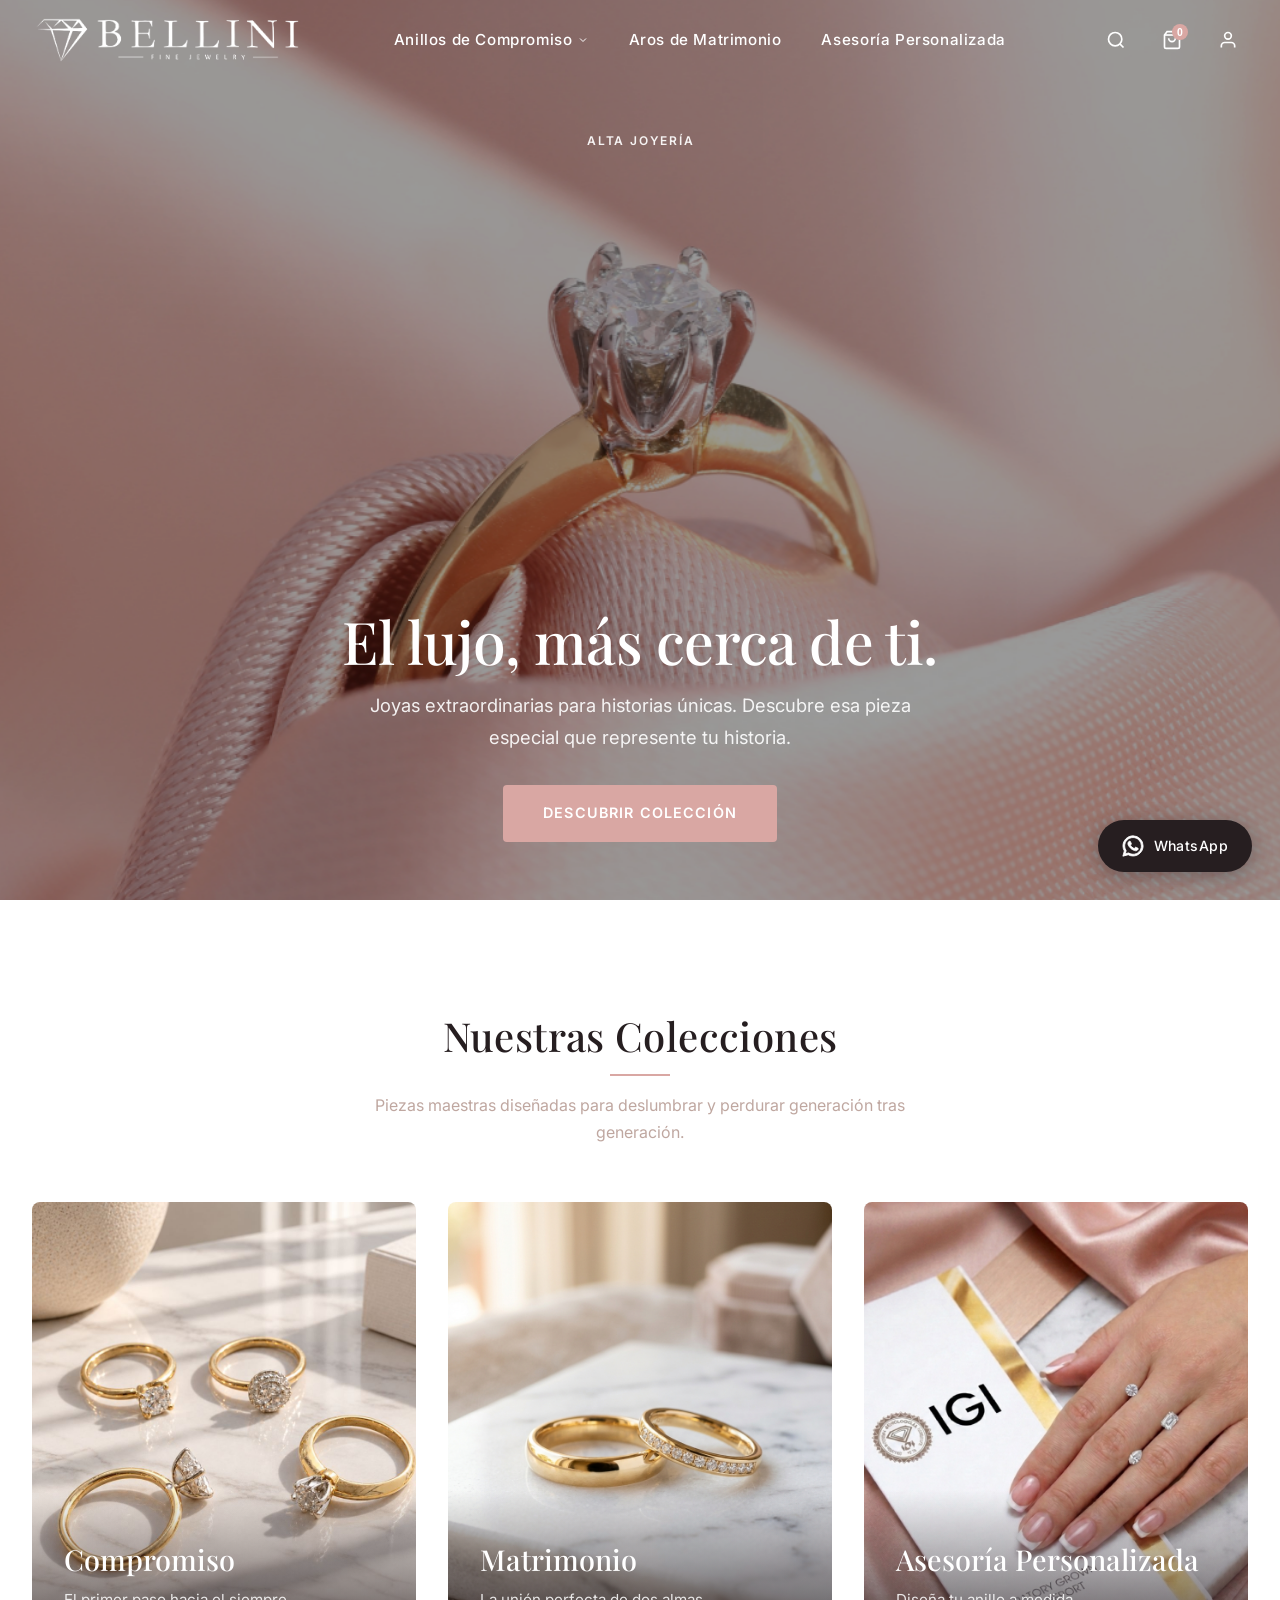
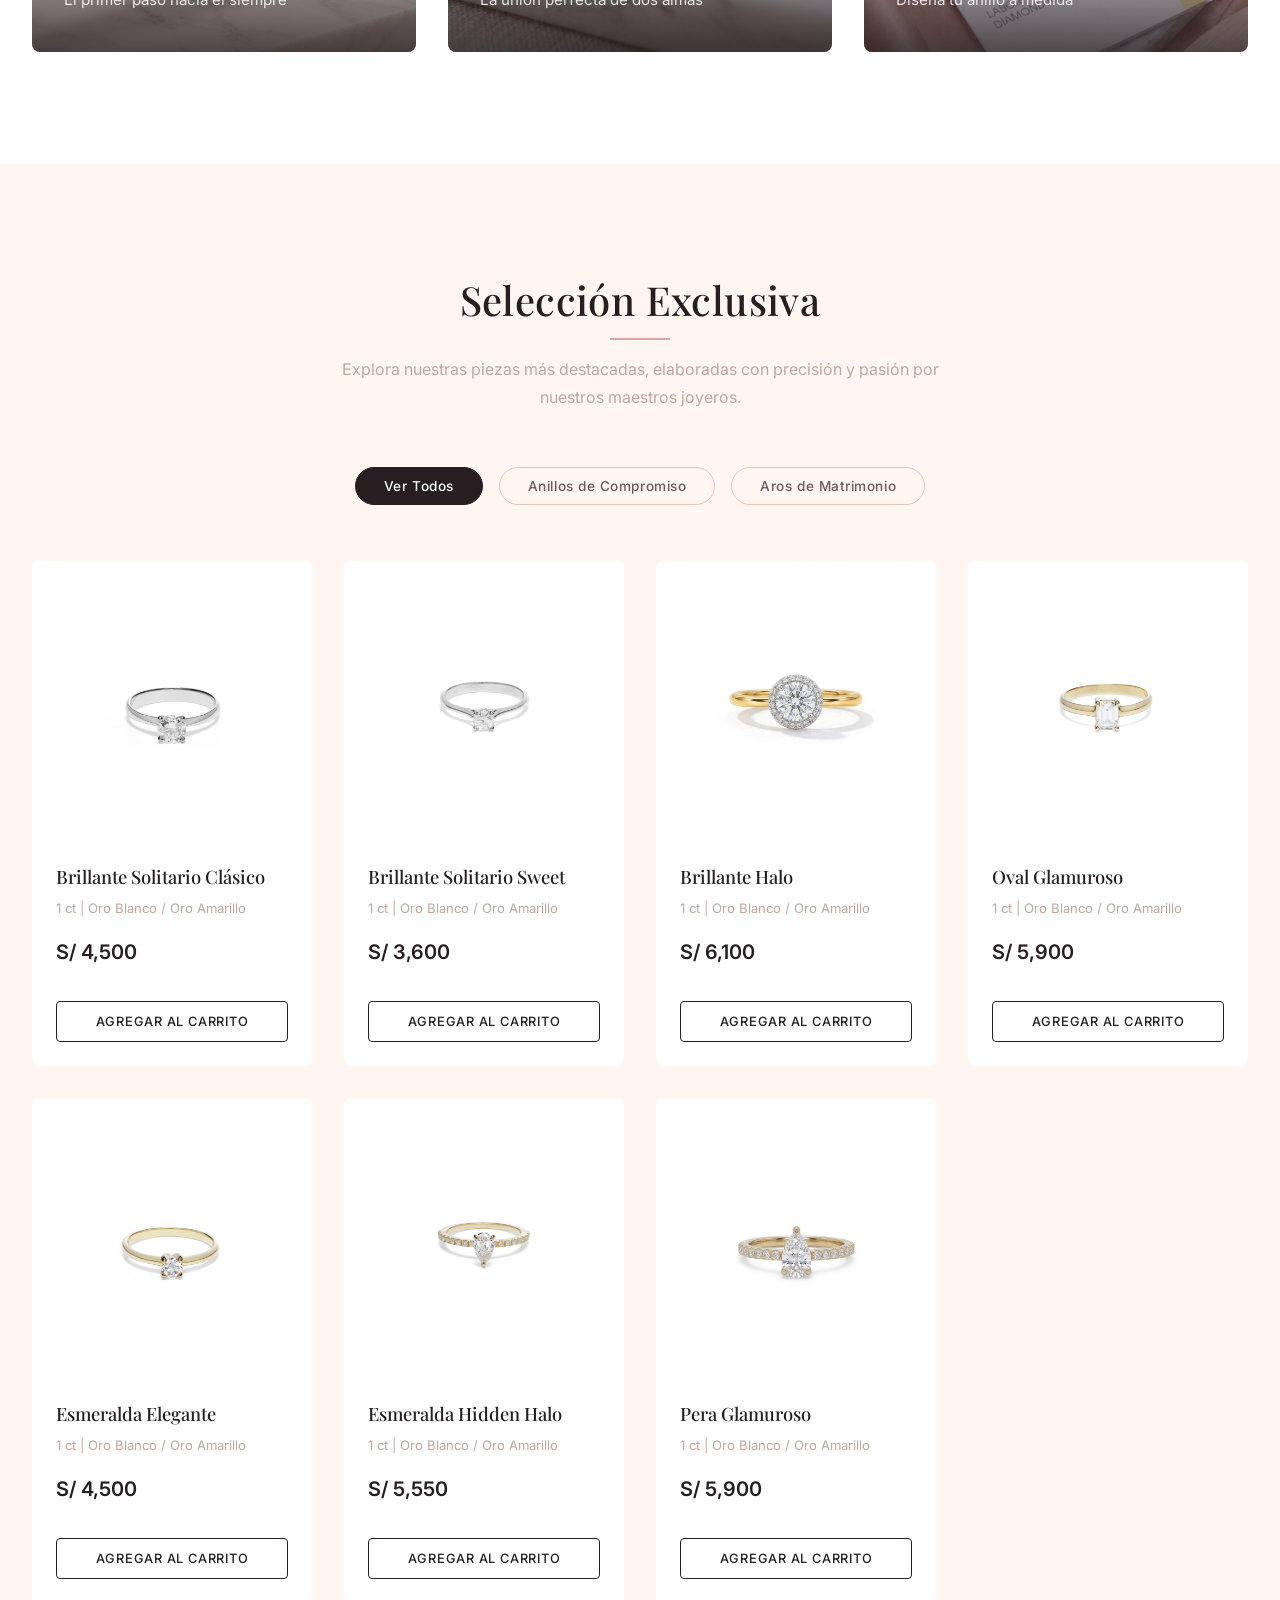
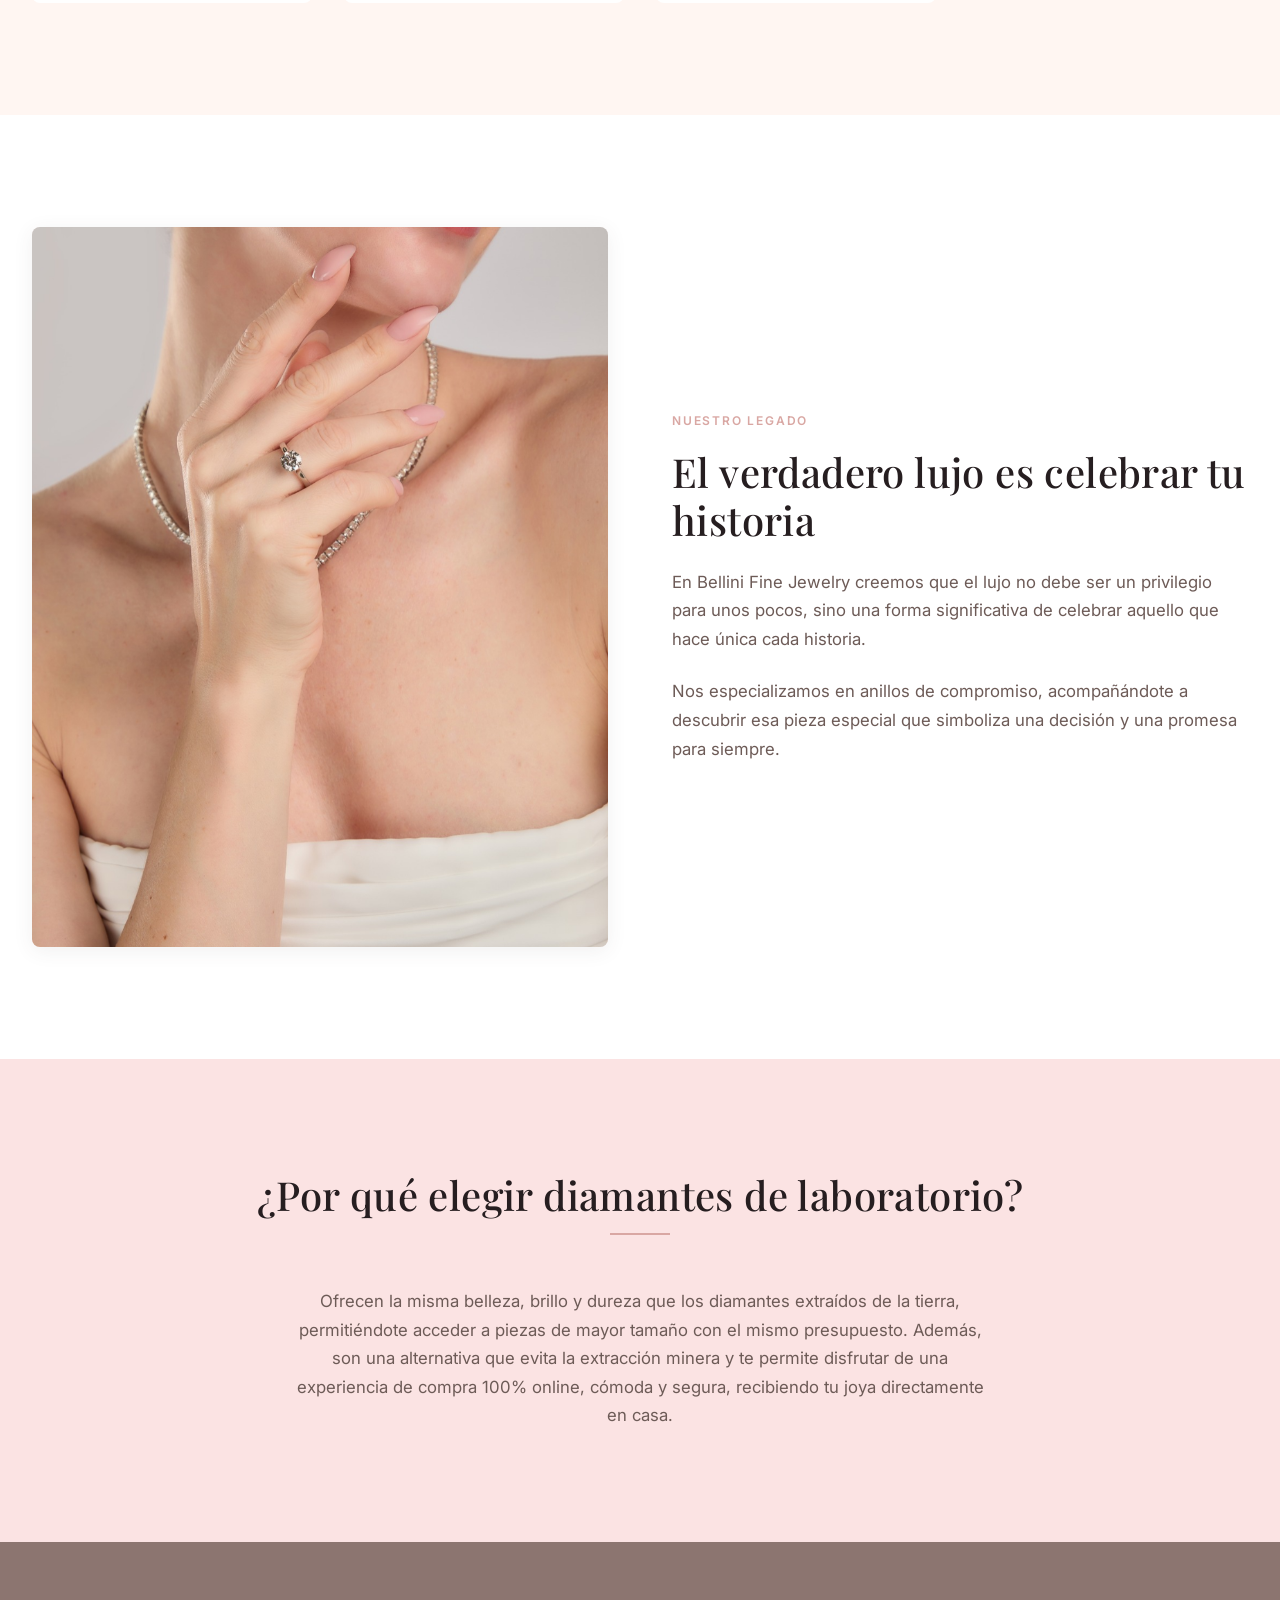
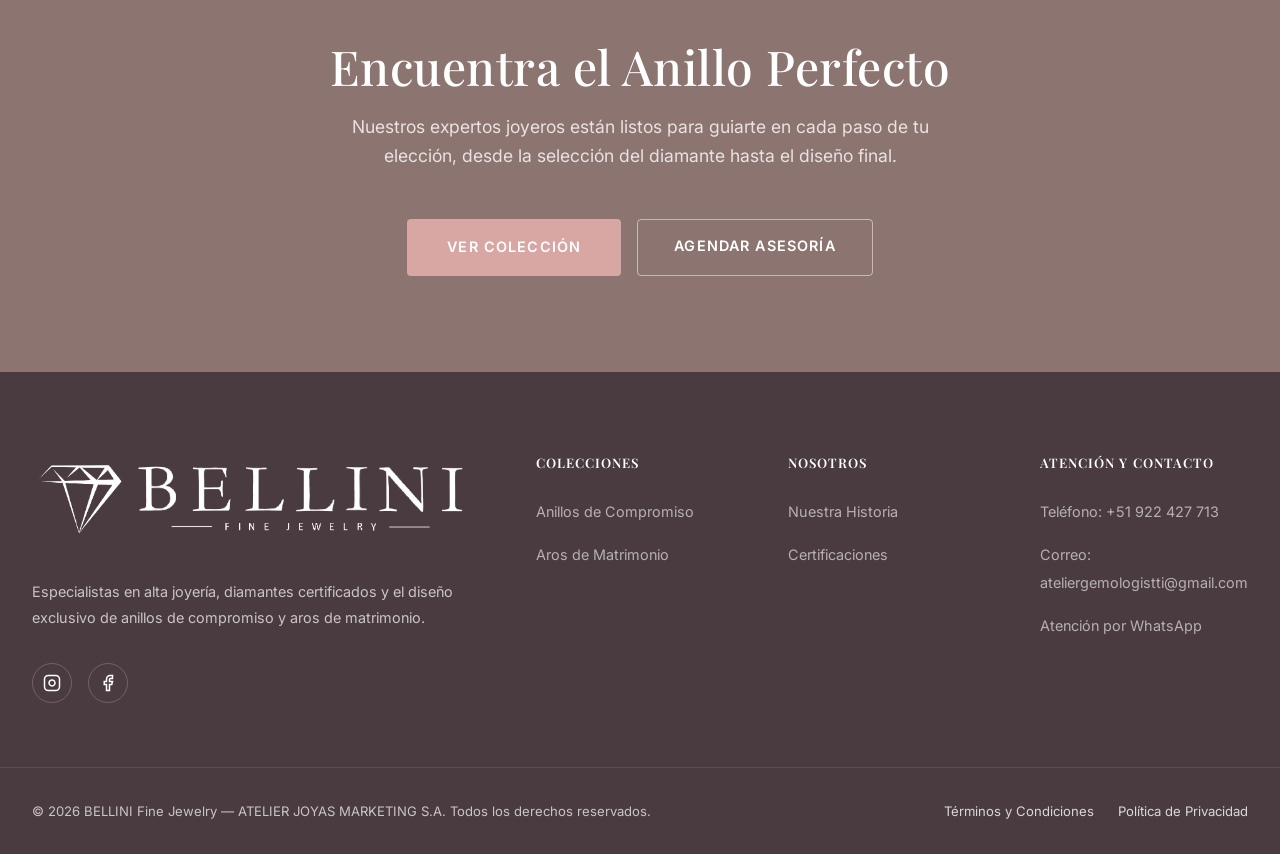
==== index.html @ 6e379135 "feat(images): upload PRD0008 gallery images (1.png, 2.png, 3.jpg) and update gallery map" ====
<!DOCTYPE html>
<html lang="es">
<head>
  <meta charset="UTF-8">
  <meta name="viewport" content="width=device-width, initial-scale=1.0">
  <meta name="description" content="BELLINI | Alta joyería, anillos de compromiso y aros de matrimonio con diamantes certificados.">
  <link rel="canonical" href="https://bellinifinejewelry.com/">
  <meta property="og:url" content="https://bellinifinejewelry.com/">
  <title>BELLINI | Anillos de Compromiso y Aros de Matrimonio</title>
  
  <!-- Fonts -->
  <link rel="preconnect" href="https://fonts.googleapis.com">
  <link rel="preconnect" href="https://fonts.gstatic.com" crossorigin>
  <link href="https://fonts.googleapis.com/css2?family=Inter:wght@300;400;500;600&family=Playfair+Display:ital,wght@0,400;0,500;0,600;0,700;1,400&display=swap" rel="stylesheet">
  
  <!-- CSS -->
  <link rel="stylesheet" href="styles.css?v=6.0">
  
  <!-- Favicon -->
  <link rel="icon" type="image/png" href="img/logo-bellini-diamond.png?v=3.0">
</head>
<body>

  <!-- HEADER -->
  <header class="header" id="header">
    <div class="container header-inner">
      <a href="#" class="logo">
        <img src="img/logo-bellini-horizontal-white.png?v=3.0" alt="BELLINI Fine Jewelry" class="logo-img logo-img-white">
        <img src="img/logo-bellini-horizontal.png?v=3.0" alt="BELLINI Fine Jewelry" class="logo-img logo-img-dark">
      </a>
      <nav class="nav-desktop" id="navDesktop">
        <div class="nav-item has-dropdown" data-nav-cat="AC">
          <a href="#productos" onclick="filterCategory('compromiso')">Anillos de Compromiso 
            <svg class="nav-chevron" width="12" height="12" viewBox="0 0 24 24" fill="none" stroke="currentColor" stroke-width="2"><polyline points="6 9 12 15 18 9"/></svg>
          </a>
          <div class="dropdown-menu">
            <a href="product-detail.html?id=PRD0001">Brillante Solitario Clásico</a>
            <a href="product-detail.html?id=PRD0002">Brillante Solitario Sweet</a>
            <a href="product-detail.html?id=PRD0003">Brillante Halo</a>
            <a href="product-detail.html?id=PRD0004">Oval Glamuroso</a>
            <a href="product-detail.html?id=PRD0005">Esmeralda Elegante</a>
            <a href="product-detail.html?id=PRD0006">Esmeralda Hidden Halo</a>
            <a href="product-detail.html?id=PRD0007">Pera Glamuroso</a>
          </div>
        </div>
        <div class="nav-item" data-nav-cat="AM">
          <a href="#productos" onclick="filterCategory('matrimonio')">Aros de Matrimonio 
            <svg class="nav-chevron" width="12" height="12" viewBox="0 0 24 24" fill="none" stroke="currentColor" stroke-width="2"><polyline points="6 9 12 15 18 9"/></svg>
          </a>
          <div class="dropdown-menu"></div>
        </div>
        <div class="nav-item">
          <a href="https://wa.me/51922427713?text=Hola%20Bellini%20Fine%20Jewelry%20me%20gustar%C3%ADa%20m%C3%A1s%20informaci%C3%B3n" target="_blank">Asesoría Personalizada</a>
        </div>
      </nav>
      <div class="header-actions">
        <button class="action-btn" id="searchBtn" aria-label="Buscar">
          <svg width="20" height="20" viewBox="0 0 24 24" fill="none" stroke="currentColor" stroke-width="2"><circle cx="11" cy="11" r="8"/><path d="m21 21-4.35-4.35"/></svg>
        </button>
        <button class="action-btn cart-btn" id="cartBtn" aria-label="Carrito">
          <svg width="20" height="20" viewBox="0 0 24 24" fill="none" stroke="currentColor" stroke-width="2"><path d="M6 2L3 6v14a2 2 0 002 2h14a2 2 0 002-2V6l-3-4z"/><line x1="3" y1="6" x2="21" y2="6"/><path d="M16 10a4 4 0 01-8 0"/></svg>
          <span class="cart-badge" id="cartBadge">0</span>
        </button>
        <button class="action-btn" id="profileBtn" aria-label="Perfil">
          <svg width="20" height="20" viewBox="0 0 24 24" fill="none" stroke="currentColor" stroke-width="2"><path d="M20 21v-2a4 4 0 00-4-4H8a4 4 0 00-4 4v2"/><circle cx="12" cy="7" r="4"/></svg>
        </button>
        <button class="hamburger" id="hamburgerBtn" aria-label="Menú">
          <span></span><span></span><span></span>
        </button>
      </div>
    </div>
  </header>

  <!-- SEARCH OVERLAY -->
  <div class="search-overlay" id="searchOverlay">
    <button class="search-close" id="searchClose">&times;</button>
    <div class="search-content">
      <input type="text" id="searchInput" class="search-input" placeholder="Buscar anillos, diamantes..." autocomplete="off">
      <div class="search-results" id="searchResults"></div>
    </div>
  </div>

  <!-- MOBILE MENU -->
  <div class="mobile-overlay" id="mobileOverlay"></div>
  <div class="mobile-menu" id="mobileMenu">
    <div class="mobile-header">
      <a href="#" class="logo mobile-logo"><img src="img/logo-bellini-horizontal.png?v=3.0" alt="BELLINI Fine Jewelry" class="logo-img"></a>
      <button class="cart-close" id="mobileClose">&times;</button>
    </div>
    <div class="mobile-nav">
      <div class="mobile-nav-item" data-mobile-cat="AC">
        <a href="#productos" class="mobile-nav-link" data-toggle="dropdown">Anillos de Compromiso <svg width="16" height="16" viewBox="0 0 24 24" fill="none" stroke="currentColor" stroke-width="2"><polyline points="6 9 12 15 18 9"/></svg></a>
        <div class="mobile-dropdown">
          <a href="product-detail.html?id=PRD0001">Brillante Solitario Clásico</a>
          <a href="product-detail.html?id=PRD0002">Brillante Solitario Sweet</a>
          <a href="product-detail.html?id=PRD0003">Brillante Halo</a>
          <a href="product-detail.html?id=PRD0004">Oval Glamuroso</a>
          <a href="product-detail.html?id=PRD0005">Esmeralda Elegante</a>
          <a href="product-detail.html?id=PRD0006">Esmeralda Hidden Halo</a>
          <a href="product-detail.html?id=PRD0007">Pera Glamuroso</a>
        </div>
      </div>
      <div class="mobile-nav-item" data-mobile-cat="AM">
        <a href="#productos" class="mobile-nav-link" onclick="filterCategory('matrimonio')">Aros de Matrimonio <svg width="16" height="16" viewBox="0 0 24 24" fill="none" stroke="currentColor" stroke-width="2" style="display:none;"><polyline points="6 9 12 15 18 9"/></svg></a>
        <div class="mobile-dropdown"></div>
      </div>
    </div>
    <div class="mobile-contact">
      <a href="https://wa.me/51922427713?text=Hola%20Bellini%20Fine%20Jewelry%20me%20gustar%C3%ADa%20m%C3%A1s%20informaci%C3%B3n" target="_blank" class="btn-primary" style="width:100%; text-align:center;">Asesoría Personalizada</a>
    </div>
  </div>

  <!-- CART SIDEBAR -->
  <div class="cart-overlay" id="cartOverlay"></div>
  <div class="cart-sidebar" id="cartSidebar">
    <div class="cart-header">
      <h3>Tu Carrito</h3>
      <button class="cart-close" id="cartClose">&times;</button>
    </div>
    <div class="cart-items" id="cartItems">
      <p class="cart-empty">Tu carrito está vacío</p>
    </div>
    <div class="cart-footer">
      <div class="cart-total">Total: <span id="cartTotal">S/ 0</span></div>
      <button class="checkout-btn">Finalizar Compra</button>
    </div>
  </div>

  <!-- AUTH MODAL / DRAWER (Tiffany Style) -->
  <div class="auth-overlay" id="authOverlay"></div>
  <div class="auth-drawer" id="authDrawer">
    <div class="auth-image-side">
      <img src="img/auth-box.jpg?v=5.0" alt="BELLINI Jewelry Box">
    </div>
    <div class="auth-form-side">
      <button class="auth-close-btn" id="authCloseBtn" aria-label="Cerrar">&times;</button>

      <!-- GUEST VIEW -->
      <div id="authGuestContainer">
        <div class="auth-tabs">
          <button class="auth-tab-btn active" id="tabSignInBtn" onclick="switchAuthTab('signin')">Iniciar Sesión</button>
          <button class="auth-tab-btn" id="tabCreateBtn" onclick="switchAuthTab('create')">Crear una cuenta</button>
        </div>

        <!-- SIGN IN -->
        <div class="auth-view active" id="viewSignIn">
          <form id="formSignIn" onsubmit="handleSignInSubmit(event)">
            <div class="auth-error-msg" id="signInError"></div>

            <div class="auth-input-group">
              <label class="auth-label">Correo electrónico*</label>
              <input type="email" class="auth-input" id="signInEmail" required autocomplete="email" placeholder="ejemplo@correo.com">
            </div>

            <div class="auth-input-group">
              <label class="auth-label">Contraseña*</label>
              <div class="auth-password-wrap">
                <input type="password" class="auth-input" id="signInPassword" required autocomplete="current-password" placeholder="••••••••">
                <button type="button" class="auth-password-toggle" onclick="togglePasswordVisibility('signInPassword', this)" aria-label="Mostrar contraseña">
                  <svg width="20" height="20" viewBox="0 0 24 24" fill="none" stroke="currentColor" stroke-width="2"><path d="M2 12s3-7 10-7 10 7 10 7-3 7-10 7-10-7-10-7Z"/><circle cx="12" cy="12" r="3"/></svg>
                </button>
              </div>
            </div>

            <a class="auth-forgot-link" onclick="handleForgotPassword()">¿Olvidaste tu contraseña?</a>

            <button type="submit" class="auth-btn-black" id="btnSignInSubmit">INICIAR SESIÓN</button>
            <div class="auth-required-note">*Campos obligatorios</div>

            <div class="auth-value-props">
              <h3>Crear una cuenta</h3>
              <div class="auth-props-grid">
                <div class="auth-prop-item">Compra más rápida</div>
                <div class="auth-prop-item">Direcciones y pagos guardados</div>
                <div class="auth-prop-item">Historial de pedidos</div>
                <div class="auth-prop-item">Novedades y colecciones exclusivas</div>
              </div>
              <button type="button" class="auth-btn-outline" onclick="switchAuthTab('create')">CREAR UNA CUENTA</button>
            </div>
          </form>
        </div>

        <!-- CREATE ACCOUNT -->
        <div class="auth-view" id="viewCreate">
          <form id="formCreateAccount" onsubmit="handleCreateAccountSubmit(event)">
            <div class="auth-error-msg" id="createError"></div>

            <div class="auth-row-names">
              <div class="auth-input-group">
                <label class="auth-label">Nombre*</label>
                <input type="text" class="auth-input" id="createFirstName" required autocomplete="given-name" placeholder="Tu nombre">
              </div>
              <div class="auth-input-group">
                <label class="auth-label">Apellido*</label>
                <input type="text" class="auth-input" id="createLastName" required autocomplete="family-name" placeholder="Tu apellido">
              </div>
            </div>

            <div class="auth-input-group">
              <label class="auth-label">Correo electrónico*</label>
              <input type="email" class="auth-input" id="createEmail" required autocomplete="email" placeholder="ejemplo@correo.com">
            </div>

            <div class="auth-input-group">
              <label class="auth-label">Contraseña*</label>
              <div class="auth-password-wrap">
                <input type="password" class="auth-input" id="createPassword" required minlength="6" autocomplete="new-password" placeholder="Mínimo 6 caracteres">
                <button type="button" class="auth-password-toggle" onclick="togglePasswordVisibility('createPassword', this)" aria-label="Mostrar contraseña">
                  <svg width="20" height="20" viewBox="0 0 24 24" fill="none" stroke="currentColor" stroke-width="2"><path d="M2 12s3-7 10-7 10 7 10 7-3 7-10 7-10-7-10-7Z"/><circle cx="12" cy="12" r="3"/></svg>
                </button>
              </div>
            </div>

            <div class="auth-input-group">
              <label class="auth-label">Confirmar contraseña*</label>
              <div class="auth-password-wrap">
                <input type="password" class="auth-input" id="createConfirmPassword" required minlength="6" autocomplete="new-password" placeholder="Repite tu contraseña">
                <button type="button" class="auth-password-toggle" onclick="togglePasswordVisibility('createConfirmPassword', this)" aria-label="Mostrar contraseña">
                  <svg width="20" height="20" viewBox="0 0 24 24" fill="none" stroke="currentColor" stroke-width="2"><path d="M2 12s3-7 10-7 10 7 10 7-3 7-10 7-10-7-10-7Z"/><circle cx="12" cy="12" r="3"/></svg>
                </button>
              </div>
            </div>

            <div class="auth-row-phone">
              <div class="auth-input-group">
                <label class="auth-label">Prefijo*</label>
                <select class="auth-select" id="createPhonePrefix">
                  <option value="+51" selected>+51 (PE)</option>
                  <option value="+1">+1 (US)</option>
                  <option value="+52">+52 (MX)</option>
                  <option value="+54">+54 (AR)</option>
                  <option value="+56">+56 (CL)</option>
                  <option value="+57">+57 (CO)</option>
                  <option value="+34">+34 (ES)</option>
                </select>
              </div>
              <div class="auth-input-group">
                <label class="auth-label">Número de celular*</label>
                <input type="tel" class="auth-input" id="createPhone" required autocomplete="tel-national" placeholder="922427713" maxlength="9" minlength="9" pattern="\d{9}" inputmode="numeric" oninput="this.value = this.value.replace(/\D/g, '').slice(0, 9)" title="Ingrese los 9 dígitos de su celular">
              </div>
            </div>

            <div class="auth-consent">
              <input type="checkbox" id="createConsent" checked>
              <label for="createConsent">Acepto recibir correos electrónicos, mensajes y novedades de BELLINI sobre alta joyería, colecciones y promociones exclusivas.</label>
            </div>

            <div class="auth-legal-text">
              Tómese este momento para revisar los términos de nuestra Política de Privacidad Global, disponible a través de su Asesor o en <a href="politica-de-privacidad.html">www.bellinifinejewelry.com/politica-de-privacidad</a>, la cual contiene información importante sobre cómo BELLINI se comunica con usted y protege sus datos personales. Puede cancelar su suscripción en cualquier momento.
            </div>

            <button type="submit" class="auth-btn-black" id="btnCreateSubmit">CREAR CUENTA</button>
            <div class="auth-required-note">*Campos obligatorios</div>
          </form>
        </div>
      </div>

      <!-- LOGGED IN USER VIEW -->
      <div id="authUserContainer" style="display: none;">
        <div class="auth-user-profile">
          <div class="auth-user-avatar" id="userAvatarLetter">U</div>
          <h2 class="auth-user-name" id="userNameDisplay">Mi Cuenta</h2>

          <div class="auth-info-card">
            <div class="auth-info-row">
              <span class="auth-info-label">Nombre Completo</span>
              <span class="auth-info-val" id="userInfoFullName">-</span>
            </div>
            <div class="auth-info-row">
              <span class="auth-info-label">Correo Electrónico</span>
              <span class="auth-info-val" id="userInfoEmail">-</span>
            </div>
            <div class="auth-info-row">
              <span class="auth-info-label">Teléfono Móvil</span>
              <span class="auth-info-val" id="userInfoPhone">-</span>
            </div>
          </div>

          <button class="auth-btn-outline" onclick="handleLogout()" style="margin-top: 1rem;">CERRAR SESIÓN</button>
        </div>
      </div>

    </div>
  </div>

  <!-- HERO -->
  <section class="hero" id="inicio">
    <div class="hero-slideshow">
      <div class="hero-slide active" style="background-image: url('img/hero.jpg?v=5.0')"></div>
      <div class="hero-slide" style="background-image: url('img/hero-2.jpg?v=5.0')"></div>
      <div class="hero-slide" style="background-image: url('img/hero-3.jpg?v=5.0')"></div>
    </div>
    <span class="small-label hero-top-label reveal">Alta Joyería</span>
    <div class="hero-content reveal">
      <h1>El lujo, más cerca de ti.</h1>
      <p class="hero-subtitle">Joyas extraordinarias para historias únicas. Descubre esa pieza especial que represente tu historia.</p>
      <a href="#colecciones" class="btn-primary">Descubrir Colección</a>
    </div>
  </section>


  <!-- CATEGORIES -->
  <section class="categories" id="colecciones">
    <div class="container">
      <div class="section-title-wrap reveal">
        <h2 class="section-title">Nuestras Colecciones</h2>
        <p class="section-subtitle">Piezas maestras diseñadas para deslumbrar y perdurar generación tras generación.</p>
      </div>
      <div class="categories-grid reveal-stagger">
        <a href="#productos" class="category-card reveal" onclick="filterCategory('compromiso')">
          <img src="img/cat-compromiso.jpg?v=6.0" alt="Anillos de Compromiso" class="category-img">
          <div class="category-content">
            <h3>Compromiso</h3>
            <p>El primer paso hacia el siempre</p>
          </div>
        </a>
        <a href="#productos" class="category-card reveal" onclick="filterCategory('matrimonio')">
          <img src="img/cat-matrimonio.jpg" alt="Aros de Matrimonio" class="category-img">
          <div class="category-content">
            <h3>Matrimonio</h3>
            <p>La unión perfecta de dos almas</p>
          </div>
        </a>
        <a href="https://wa.me/51922427713?text=Hola%20Bellini%20Fine%20Jewelry%20me%20gustar%C3%ADa%20m%C3%A1s%20informaci%C3%B3n" class="category-card reveal" target="_blank">
          <img src="img/cat-asesoria.jpg?v=5.0" alt="Asesoría Personalizada" class="category-img">
          <div class="category-content">
            <h3>Asesoría Personalizada</h3>
            <p>Diseña tu anillo a medida</p>
          </div>
        </a>
      </div>
    </div>
  </section>

  <!-- PRODUCTS -->
  <section class="products" id="productos">
    <div class="container">
      <div class="section-title-wrap reveal">
        <h2 class="section-title">Selección Exclusiva</h2>
        <p class="section-subtitle">Explora nuestras piezas más destacadas, elaboradas con precisión y pasión por nuestros maestros joyeros.</p>
      </div>
      
      <div class="filter-tabs reveal">
        <button class="filter-btn active" data-filter="todos">Ver Todos</button>
        <button class="filter-btn" data-filter="compromiso">Anillos de Compromiso</button>
        <button class="filter-btn" data-filter="matrimonio">Aros de Matrimonio</button>
      </div>
      
      <div class="products-grid reveal-stagger" id="productsGrid">
        <!-- Products injected by JS -->
      </div>
    </div>
  </section>

  <!-- ABOUT -->
  <section class="about" id="nosotros">
    <div class="container about-grid">
      <div class="about-image reveal-left">
        <img src="img/about.png?v=7.0" alt="Artesanía Joyera">
      </div>
      <div class="about-content reveal-right">
        <span class="small-label">Nuestro Legado</span>
        <h2>El verdadero lujo es celebrar tu historia</h2>
        <p>En Bellini Fine Jewelry creemos que el lujo no debe ser un privilegio para unos pocos, sino una forma significativa de celebrar aquello que hace única cada historia.</p>
        <p>Nos especializamos en anillos de compromiso, acompañándote a descubrir esa pieza especial que simboliza una decisión y una promesa para siempre.</p>
      </div>
    </div>
  </section>

  <!-- LAB DIAMONDS -->
  <section class="testimonials">
    <div class="container">
      <div class="section-title-wrap reveal">
        <h2 class="section-title">¿Por qué elegir diamantes de laboratorio?</h2>
      </div>
      
      <div class="testimonial-carousel reveal" id="testimonialCarousel">
        <div class="testimonial-slide active">
          <p class="testimonial-text">Ofrecen la misma belleza, brillo y dureza que los diamantes extraídos de la tierra, permitiéndote acceder a piezas de mayor tamaño con el mismo presupuesto. Además, son una alternativa que evita la extracción minera y te permite disfrutar de una experiencia de compra 100% online, cómoda y segura, recibiendo tu joya directamente en casa.</p>
        </div>
      </div>
    </div>
  </section>

  <!-- CTA BANNER -->
  <section class="cta-banner reveal">
    <div class="container">
      <h2>Encuentra el Anillo Perfecto</h2>
      <p>Nuestros expertos joyeros están listos para guiarte en cada paso de tu elección, desde la selección del diamante hasta el diseño final.</p>
      <div class="cta-buttons">
        <a href="#productos" class="btn-primary">Ver Colección</a>
        <a href="https://wa.me/51922427713?text=Hola%20Bellini%20Fine%20Jewelry%20me%20gustar%C3%ADa%20m%C3%A1s%20informaci%C3%B3n" target="_blank" class="btn-secondary">Agendar Asesoría</a>
      </div>
    </div>
  </section>

  <!-- FOOTER -->
  <footer class="footer">
    <div class="container footer-grid">
      <div>
        <div class="footer-logo">
          <img src="img/logo-bellini-horizontal-white.png?v=3.0" alt="BELLINI Fine Jewelry">
        </div>
        <p class="footer-desc">Especialistas en alta joyería, diamantes certificados y el diseño exclusivo de anillos de compromiso y aros de matrimonio.</p>
        <div class="social-icons">
          <a href="https://www.instagram.com/bellinifinejewelry?srtk=MTFsb29rbGt6cjFraQ==" target="_blank" rel="noopener noreferrer" class="social-icon" aria-label="Instagram"><svg width="18" height="18" viewBox="0 0 24 24" fill="none" stroke="currentColor" stroke-width="2"><rect x="2" y="2" width="20" height="20" rx="5" ry="5"/><path d="M16 11.37A4 4 0 1112.63 8 4 4 0 0116 11.37z"/><line x1="17.5" y1="6.5" x2="17.51" y2="6.5"/></svg></a>
          <a href="#" class="social-icon" aria-label="Facebook"><svg width="18" height="18" viewBox="0 0 24 24" fill="none" stroke="currentColor" stroke-width="2"><path d="M18 2h-3a5 5 0 00-5 5v3H7v4h3v8h4v-8h3l1-4h-4V7a1 1 0 011-1h3z"/></svg></a>
        </div>
      </div>
      <div>
        <h4 class="footer-title">Colecciones</h4>
        <ul class="footer-links">
          <li><a href="#productos" onclick="filterCategory('compromiso')">Anillos de Compromiso</a></li>
          <li><a href="#productos" onclick="filterCategory('matrimonio')">Aros de Matrimonio</a></li>
        </ul>
      </div>
      <div>
        <h4 class="footer-title">Nosotros</h4>
        <ul class="footer-links">
          <li><a href="#nosotros">Nuestra Historia</a></li>
          <li><a href="#">Certificaciones</a></li>
        </ul>
      </div>
      <div>
        <h4 class="footer-title">Atención y Contacto</h4>
        <ul class="footer-links">
          <li><a href="tel:+51922427713">Teléfono: +51 922 427 713</a></li>
          <li><a href="mailto:ateliergemologistti@gmail.com">Correo: ateliergemologistti@gmail.com</a></li>
          <li><a href="https://wa.me/51922427713?text=Hola%20Bellini%20Fine%20Jewelry%20me%20gustar%C3%ADa%20m%C3%A1s%20informaci%C3%B3n" target="_blank">Atención por WhatsApp</a></li>
        </ul>
      </div>
    </div>
    <div class="container footer-bottom">
      <p>&copy; 2026 BELLINI Fine Jewelry — ATELIER JOYAS MARKETING S.A. Todos los derechos reservados.</p>
      <div style="display:flex; gap:1.5rem;">
        <a href="terminos-y-condiciones.html" style="color:rgba(255,255,255,0.8);">Términos y Condiciones</a>
        <a href="politica-de-privacidad.html" style="color:rgba(255,255,255,0.8);">Política de Privacidad</a>
      </div>
    </div>
  </footer>

  <!-- WHATSAPP BTN -->
  <a href="https://wa.me/51922427713?text=Hola%20Bellini%20Fine%20Jewelry%20me%20gustar%C3%ADa%20m%C3%A1s%20informaci%C3%B3n" class="whatsapp-btn" target="_blank" aria-label="WhatsApp">
    <svg width="22" height="22" viewBox="-1 -1 26 26" fill="#FFFFFF">
      <path d="M17.472 14.382c-.297-.149-1.758-.867-2.03-.967-.273-.099-.471-.148-.67.15-.197.297-.767.966-.94 1.164-.173.199-.347.223-.644.075-.297-.15-1.255-.463-2.39-1.475-.883-.788-1.48-1.761-1.653-2.059-.173-.297-.018-.458.13-.606.134-.133.298-.347.446-.52.149-.174.198-.298.298-.497.099-.198.05-.371-.025-.52-.075-.149-.669-1.612-.916-2.207-.242-.579-.487-.5-.669-.51a12.8 12.8 0 0 0-.57-.01c-.198 0-.52.074-.792.372-.272.297-1.04 1.016-1.04 2.479 0 1.462 1.065 2.875 1.213 3.074.149.198 2.096 3.2 5.077 4.487.709.306 1.262.489 1.694.625.712.227 1.36.195 1.871.118.571-.085 1.758-.719 2.006-1.413.248-.694.248-1.289.173-1.413-.074-.124-.272-.198-.57-.347m-5.421 7.403h-.004a9.87 9.87 0 0 1-5.031-1.378l-.361-.214-3.741.982.998-3.648-.235-.374a9.86 9.86 0 0 1-1.51-5.26c.001-5.45 4.436-9.884 9.888-9.884 2.64 0 5.122 1.03 6.988 2.898a9.825 9.825 0 0 1 2.893 6.994c-.003 5.45-4.437 9.884-9.885 9.884m8.413-18.297A11.815 11.815 0 0 0 12.05 0C5.495 0 .16 5.335.157 11.892c0 2.096.547 4.142 1.588 5.945L.057 24l6.305-1.654a11.882 11.882 0 0 0 5.683 1.448h.005c6.554 0 11.89-5.335 11.893-11.893a11.821 11.821 0 0 0-3.48-8.413Z"/>
    </svg>
    <span class="whatsapp-label">WhatsApp</span>
  </a>

  <!-- Toast Container -->
  <div class="toast-container" id="toastContainer"></div>

  <!-- Scripts -->
  <script src="script.js?v=8.0"></script>
</body>
</html>
---- styles.css ----
:root {
  --color-ice: #FBE3E3;
  --color-pearl: #F9D6D5;
  --color-medium: #E3C7B8;
  --color-steel: #BFA7A0;
  --color-dark: #6D5B57;
  --color-gold: #D9A7A3;
  --color-gold-hover: #C8938F;
  --color-white: #FFFFFF;
  --color-bg: #FFF6F2;
  --color-surface: #FDF1F1;
  --color-black: #261E20;
  --color-overlay: rgba(38, 30, 32, 0.45);
  --color-banner: #8C7570;
  --color-footer: #4A3B40;
  --font-heading: 'Playfair Display', Georgia, serif;
  --font-body: 'Inter', -apple-system, sans-serif;
  --shadow-sm: 0 2px 8px rgba(74, 59, 64, 0.06);
  --shadow-md: 0 4px 20px rgba(74, 59, 64, 0.08);
  --shadow-lg: 0 8px 40px rgba(74, 59, 64, 0.12);
  --transition: all 0.35s cubic-bezier(0.25, 0.46, 0.45, 0.94);
  --radius: 4px;
  --radius-lg: 8px;
}

/* 1. Reset & Base */
*, *::before, *::after {
  box-sizing: border-box;
  margin: 0;
  padding: 0;
}

html {
  scroll-behavior: smooth;
  width: 100%;
  max-width: 100%;
  overflow-x: hidden !important;
}

body {
  background-color: var(--color-bg);
  color: var(--color-dark);
  font-family: var(--font-body);
  font-size: 1rem;
  line-height: 1.7;
  width: 100%;
  max-width: 100%;
  overflow-x: hidden !important;
  position: relative;
}

h1, h2, h3, h4, h5, h6 {
  font-family: var(--font-heading);
  color: var(--color-black);
  margin-bottom: 1rem;
  font-weight: 500;
}

h1 {
  font-size: 3.5rem;
  line-height: 1.15;
  letter-spacing: -0.01em;
}

h2 {
  font-size: 2.5rem;
  line-height: 1.2;
  letter-spacing: 0.01em;
}

h3 {
  font-size: 1.5rem;
  line-height: 1.3;
}

a {
  text-decoration: none;
  color: inherit;
  transition: var(--transition);
}

ul {
  list-style: none;
}

.small-label {
  font-size: 0.75rem;
  font-family: var(--font-body);
  font-weight: 600;
  letter-spacing: 0.15em;
  text-transform: uppercase;
  color: var(--color-gold);
  display: block;
  margin-bottom: 1rem;
}

.container {
  max-width: 1280px;
  margin: 0 auto;
  padding: 0 2rem;
  width: 100%;
}

/* 2. Header */
.header {
  position: fixed;
  top: 0;
  left: 0;
  width: 100%;
  z-index: 1000;
  background: transparent;
  transition: background 0.4s, box-shadow 0.4s;
  height: 80px;
  display: flex;
  align-items: center;
}

.header.scrolled {
  background: var(--color-white);
  box-shadow: var(--shadow-sm);
  border-bottom: 1px solid rgba(0,0,0,0.05);
}

.header-inner {
  display: flex;
  justify-content: space-between;
  align-items: center;
}

.logo {
  font-family: var(--font-heading);
  font-size: 1.5rem;
  letter-spacing: 0.08em;
  color: var(--color-white);
  display: flex;
  align-items: center;
  gap: 0.5rem;
  z-index: 1001;
  text-decoration: none;
}

.logo-img {
  height: 58px;
  width: auto;
  max-width: 320px;
  object-fit: contain;
  transition: opacity 0.3s ease;
  display: block;
}

.logo-img-white {
  display: block;
}

.logo-img-dark {
  display: none;
}

.header.scrolled .logo {
  color: var(--color-black);
}

.header.scrolled .logo-img-white {
  display: none;
}

.header.scrolled .logo-img-dark {
  display: block;
}

.checkout-logo img,
.mobile-logo img {
  height: 54px;
  width: auto;
  max-width: 320px;
  object-fit: contain;
}

.footer-logo {
  margin-bottom: 1.5rem;
  display: inline-block;
}

.footer-logo img {
  height: 95px;
  width: auto;
  max-width: 440px;
  object-fit: contain;
  display: block;
}

.nav-desktop {
  display: flex;
  gap: 2.5rem;
  align-items: center;
}

.nav-item > a {
  color: var(--color-white);
  font-weight: 500;
  letter-spacing: 0.04em;
  font-size: 0.95rem;
  display: flex;
  align-items: center;
  gap: 0.25rem;
  padding: 1rem 0;
}

.header.scrolled .nav-item > a {
  color: var(--color-black);
}

.nav-item > a:hover {
  color: var(--color-gold) !important;
}

.has-dropdown {
  position: relative;
}

/* 3. Dropdown menus */
.dropdown-menu {
  position: absolute;
  top: 100%;
  left: 0;
  background: var(--color-white);
  min-width: 255px;
  box-shadow: var(--shadow-lg);
  border-radius: var(--radius-lg);
  opacity: 0;
  visibility: hidden;
  transform: translateY(10px);
  transition: var(--transition);
  border-top: 2px solid var(--color-gold);
  padding: 0.5rem 0;
}

.nav-item:not(.has-dropdown) .dropdown-menu,
.nav-item:not(.has-dropdown) .nav-chevron {
  display: none;
}

.has-dropdown:hover .dropdown-menu {
  opacity: 1;
  visibility: visible;
  transform: translateY(0);
}

.dropdown-menu a {
  display: block;
  padding: 10px 22px;
  font-size: 0.88rem;
  color: var(--color-dark);
  white-space: nowrap;
}

.dropdown-menu a:hover {
  background: var(--color-surface);
  color: var(--color-black);
}

.header-actions {
  display: flex;
  align-items: center;
  gap: 1rem;
}

.action-btn {
  background: none;
  border: none;
  color: var(--color-white);
  cursor: pointer;
  display: flex;
  align-items: center;
  justify-content: center;
  transition: var(--transition);
  position: relative;
  width: 40px;
  height: 40px;
  border-radius: 50%;
}

.header.scrolled .action-btn {
  color: var(--color-black);
}

.action-btn:hover {
  background: rgba(0,0,0,0.05);
}

.cart-badge {
  position: absolute;
  top: 4px;
  right: 4px;
  background: var(--color-gold);
  color: #FFFFFF;
  font-size: 0.65rem;
  font-weight: 600;
  min-width: 16px;
  height: 16px;
  border-radius: 50%;
  display: flex;
  align-items: center;
  justify-content: center;
}

.hamburger {
  display: none;
  background: none;
  border: none;
  cursor: pointer;
  width: 30px;
  height: 24px;
  position: relative;
  z-index: 1001;
}

.hamburger span {
  display: block;
  position: absolute;
  height: 2px;
  width: 100%;
  background: var(--color-white);
  border-radius: 2px;
  opacity: 1;
  left: 0;
  transform: rotate(0deg);
  transition: .25s ease-in-out;
}

.header.scrolled .hamburger span {
  background: var(--color-black);
}

.hamburger span:nth-child(1) { top: 0px; }
.hamburger span:nth-child(2) { top: 10px; }
.hamburger span:nth-child(3) { top: 20px; }

/* 4. Hero */
.hero {
  height: 100vh;
  position: relative;
  overflow: hidden;
  display: flex;
  align-items: flex-end;
  justify-content: center;
  padding-bottom: 6.5vh;
}

.hero-bg {
  position: absolute;
  top: 0;
  left: 0;
  width: 100%;
  height: 100%;
  z-index: 1;
}

.hero-bg::before {
  content: '';
  position: absolute;
  top: 0;
  left: 0;
  width: 100%;
  height: 100%;
  background: var(--color-overlay);
  z-index: 2;
}

.hero-image {
  width: 100%;
  height: 100%;
  object-fit: cover;
  object-position: center;
  animation: heroZoom 25s infinite alternate ease-in-out;
  background: url('img/hero.jpg') center/cover no-repeat, linear-gradient(135deg, var(--color-black) 0%, #4A3B40 100%);
}

.hero-top-label {
  position: absolute;
  top: max(110px, 14.5vh);
  left: 0;
  right: 0;
  margin: 0 auto;
  width: fit-content;
  z-index: 3;
  color: rgba(255, 255, 255, 0.92);
  padding-left: 0.15em;
}

.hero-content {
  position: relative;
  z-index: 3;
  text-align: center;
  color: var(--color-white);
  display: flex;
  flex-direction: column;
  align-items: center;
  padding: 0 2rem;
}

.hero-content h1 {
  color: var(--color-white);
  font-size: clamp(2.5rem, 4.6vw, 4.2rem);
  max-width: 820px;
  margin: 0 auto 1rem;
}

.hero-subtitle {
  font-size: 1.15rem;
  max-width: 560px;
  opacity: 0.9;
  margin-bottom: 2rem;
}

.btn-primary {
  background: var(--color-gold);
  color: #FFFFFF;
  padding: 16px 40px;
  font-weight: 600;
  letter-spacing: 0.08em;
  text-transform: uppercase;
  border: none;
  cursor: pointer;
  transition: var(--transition);
  display: inline-block;
  border-radius: var(--radius);
  font-family: var(--font-body);
  font-size: 0.9rem;
}

.btn-primary:hover {
  background: var(--color-gold-hover);
  transform: translateY(-2px);
  box-shadow: var(--shadow-md);
  color: #FFFFFF;
}

.scroll-indicator {
  position: absolute;
  bottom: 40px;
  left: 0;
  right: 0;
  margin: 0 auto;
  width: fit-content;
  z-index: 3;
  color: var(--color-white);
  animation: bounce 2s infinite;
  display: flex;
  flex-direction: column;
  align-items: center;
  opacity: 0.8;
}

.scroll-indicator span {
  font-size: 0.75rem;
  text-transform: uppercase;
  letter-spacing: 0.1em;
  padding-left: 0.1em;
  margin-bottom: 8px;
}

/* 5. Trust bar */
.trust-bar {
  background: var(--color-white);
  border-bottom: 1px solid #F9D6D5;
  padding: 1.5rem 0;
}

.trust-bar .container {
  display: flex;
  justify-content: space-around;
  align-items: center;
  flex-wrap: wrap;
  gap: 1rem;
}

.trust-item {
  display: flex;
  align-items: center;
  gap: 1rem;
  color: var(--color-steel);
  font-size: 0.85rem;
  font-weight: 500;
}

.trust-item svg {
  color: var(--color-gold);
  width: 24px;
  height: 24px;
}

/* 6. Section titles */
.section-title-wrap {
  text-align: center;
  margin-bottom: 3.5rem;
}

.section-title {
  position: relative;
  display: inline-block;
  padding-bottom: 1rem;
  margin-bottom: 1rem;
}

.section-title::after {
  content: '';
  position: absolute;
  bottom: 0;
  left: 50%;
  transform: translateX(-50%);
  width: 60px;
  height: 2px;
  background: var(--color-gold);
}

.section-subtitle {
  color: var(--color-steel);
  max-width: 600px;
  margin: 0 auto;
}

/* 7. Categories */
.categories {
  padding: 7rem 0;
  background: var(--color-white);
}

.categories-grid {
  display: grid;
  grid-template-columns: repeat(3, 1fr);
  gap: 2rem;
}

.category-card {
  position: relative;
  overflow: hidden;
  border-radius: var(--radius-lg);
  height: 450px;
  cursor: pointer;
  display: block;
}

.category-img {
  width: 100%;
  height: 100%;
  object-fit: cover;
  transition: transform 0.6s cubic-bezier(0.25, 0.46, 0.45, 0.94);
  background: #FDF1F1;
}

.category-card::after {
  content: '';
  position: absolute;
  bottom: 0;
  left: 0;
  width: 100%;
  height: 60%;
  background: linear-gradient(transparent 40%, rgba(38, 30, 32,0.8));
  z-index: 1;
  pointer-events: none;
}

.category-content {
  position: absolute;
  bottom: 0;
  left: 0;
  width: 100%;
  padding: 2.5rem 2rem;
  color: var(--color-white);
  z-index: 2;
}

.category-content h3 {
  font-family: var(--font-heading);
  font-size: 1.8rem;
  color: var(--color-white);
  margin-bottom: 0.5rem;
}

.category-content p {
  font-size: 0.95rem;
  opacity: 0.85;
}

.category-card:hover .category-img {
  transform: scale(1.08);
}

/* 8. Products */
.products {
  padding: 7rem 0;
  background: var(--color-bg);
}

.filter-tabs {
  display: flex;
  justify-content: center;
  flex-wrap: wrap;
  gap: 1rem;
  margin-bottom: 3.5rem;
}

.filter-btn {
  padding: 10px 28px;
  border: 1.5px solid var(--color-medium);
  background: transparent;
  border-radius: 30px;
  font-size: 0.85rem;
  font-weight: 500;
  letter-spacing: 0.04em;
  color: var(--color-dark);
  cursor: pointer;
  transition: var(--transition);
  font-family: var(--font-body);
}

.filter-btn:hover {
  background: var(--color-ice);
}

.filter-btn.active {
  background: var(--color-black);
  color: var(--color-white);
  border-color: var(--color-black);
}

.products-grid {
  display: grid;
  grid-template-columns: repeat(4, 1fr);
  gap: 2rem;
  transition: opacity 0.3s ease;
}

.product-card {
  background: var(--color-white);
  border-radius: var(--radius-lg);
  overflow: hidden;
  transition: transform 0.35s, box-shadow 0.35s;
  display: flex;
  flex-direction: column;
}

.product-card:hover {
  transform: translateY(-6px);
  box-shadow: var(--shadow-lg);
}

.product-img-wrap {
  aspect-ratio: 1;
  background: #FDF1F1;
  overflow: hidden;
  position: relative;
  display: flex;
  align-items: center;
  justify-content: center;
}

.product-img {
  width: 100%;
  height: 100%;
  object-fit: cover;
  transition: transform 0.5s ease;
}

.product-card:hover .product-img {
  transform: scale(1.06);
}

.product-badge {
  position: absolute;
  top: 16px;
  left: 16px;
  padding: 6px 14px;
  background: var(--color-gold);
  color: #FFFFFF;
  font-size: 0.7rem;
  font-weight: 600;
  letter-spacing: 0.08em;
  text-transform: uppercase;
  border-radius: 3px;
  z-index: 2;
}

.product-info {
  padding: 1.5rem;
  display: flex;
  flex-direction: column;
  flex-grow: 1;
}

.product-name {
  font-family: var(--font-heading);
  font-size: 1.15rem;
  margin-bottom: 0.5rem;
  color: var(--color-black);
}

.product-meta {
  font-size: 0.82rem;
  color: var(--color-steel);
  margin-bottom: auto;
}

.product-price {
  font-size: 1.25rem;
  font-weight: 600;
  color: var(--color-black);
  margin-top: 1rem;
}

.btn-outline {
  width: 100%;
  padding: 12px;
  background: transparent;
  border: 1.5px solid var(--color-black);
  color: var(--color-black);
  font-weight: 500;
  letter-spacing: 0.06em;
  text-transform: uppercase;
  font-size: 0.8rem;
  cursor: pointer;
  transition: var(--transition);
  margin-top: 1.5rem;
  border-radius: var(--radius);
  font-family: var(--font-body);
}

.btn-outline:hover {
  background: var(--color-black);
  color: var(--color-white);
}

/* 9. About */
.about {
  padding: 7rem 0;
  background: var(--color-white);
}

.about-grid {
  display: grid;
  grid-template-columns: 1fr 1fr;
  gap: 4rem;
  align-items: center;
}

.about-image {
  border-radius: var(--radius-lg);
  overflow: hidden;
  box-shadow: var(--shadow-md);
  aspect-ratio: 4/5;
  background: #FDF1F1;
}

.about-image img {
  width: 100%;
  height: 100%;
  object-fit: cover;
}

.about-content h2 {
  font-size: 2.5rem;
  margin-bottom: 1.5rem;
}

.about-content p {
  margin-bottom: 1.5rem;
  font-size: 1.05rem;
}

.about-content p:last-child {
  margin-bottom: 0;
}

.counters {
  display: flex;
  gap: 2.5rem;
  margin-top: 3rem;
  flex-wrap: wrap;
}

.counter-item {
  display: flex;
  flex-direction: column;
}

.counter-num {
  font-size: 2.5rem;
  font-family: var(--font-heading);
  color: var(--color-gold);
  line-height: 1.2;
}

.counter-label {
  font-size: 0.82rem;
  color: var(--color-steel);
  text-transform: uppercase;
  letter-spacing: 0.06em;
  font-weight: 500;
}

/* 10. Testimonials */
.testimonials {
  padding: 7rem 0;
  background: #FBE3E3;
  position: relative;
}

.testimonial-carousel {
  max-width: 800px;
  margin: 0 auto;
  text-align: center;
  position: relative;
}

.testimonial-slide {
  display: none;
  padding: 0 3rem;
}

.testimonial-slide.active {
  display: block;
  animation: fadeInUp 0.6s ease forwards;
}

.testimonial-photo-wrap {
  width: 110px;
  height: 110px;
  margin: 0 auto 1.5rem;
  border-radius: 50%;
  overflow: hidden;
  border: 3.5px solid var(--color-gold);
  box-shadow: 0 8px 25px rgba(217, 167, 163, 0.35);
  transition: transform 0.35s ease, box-shadow 0.35s ease;
}

.testimonial-slide:hover .testimonial-photo-wrap {
  transform: scale(1.05);
  box-shadow: 0 12px 30px rgba(217, 167, 163, 0.5);
}

.testimonial-photo {
  width: 100%;
  height: 100%;
  object-fit: cover;
}

.quote-icon {
  color: var(--color-gold);
  font-size: 3rem;
  opacity: 0.3;
  margin-bottom: 1rem;
}

.testimonials .section-title-wrap {
  margin-bottom: 2.25rem;
}

.testimonial-text {
  font-size: 1.05rem;
  font-family: var(--font-body);
  font-style: normal;
  line-height: 1.7;
  color: var(--color-dark);
  margin-bottom: 0;
}

.testimonial-stars {
  color: var(--color-gold);
  font-size: 1.2rem;
  margin-bottom: 1rem;
}

.testimonial-author {
  font-weight: 600;
  color: var(--color-black);
  font-size: 1rem;
}

.testimonial-nav {
  display: flex;
  align-items: center;
  justify-content: center;
  gap: 2rem;
  margin-top: 3rem;
}

.nav-arrow {
  background: none;
  border: none;
  font-size: 1.5rem;
  color: var(--color-dark);
  cursor: pointer;
  transition: color 0.3s;
  display: flex;
  align-items: center;
  justify-content: center;
}

.nav-arrow:hover {
  color: var(--color-black);
}

.testimonial-dots {
  display: flex;
  gap: 8px;
}

.dot {
  width: 10px;
  height: 10px;
  border-radius: 50%;
  background: var(--color-medium);
  cursor: pointer;
  transition: all 0.3s;
  border: none;
  padding: 0;
}

.dot.active {
  background: var(--color-dark);
  width: 28px;
  border-radius: 5px;
}

/* 11. CTA Banner */
.cta-banner {
  padding: 6rem 0;
  background: #8C7570;
  text-align: center;
  color: var(--color-white);
}

.cta-banner h2 {
  color: var(--color-white);
  font-size: clamp(2rem, 4vw, 3rem);
  margin-bottom: 1rem;
}

.cta-banner p {
  font-size: 1.1rem;
  opacity: 0.8;
  margin-bottom: 3rem;
  max-width: 600px;
  margin-left: auto;
  margin-right: auto;
}

.cta-buttons {
  display: flex;
  justify-content: center;
  gap: 1rem;
  flex-wrap: wrap;
}

.btn-secondary {
  background: transparent;
  border: 1.5px solid rgba(255,255,255,0.5);
  color: var(--color-white);
  padding: 14px 36px;
  font-weight: 600;
  letter-spacing: 0.08em;
  text-transform: uppercase;
  cursor: pointer;
  transition: var(--transition);
  border-radius: var(--radius);
  font-family: var(--font-body);
  font-size: 0.9rem;
}

.btn-secondary:hover {
  border-color: var(--color-white);
  background: rgba(255,255,255,0.1);
}

/* 12. Footer */
.footer {
  background: #4A3B40;
  color: rgba(255,255,255,0.7);
  padding: 5rem 0 2rem;
}

.footer-grid {
  display: grid;
  grid-template-columns: 2fr 1fr 1fr 1fr;
  gap: 4rem;
}

.footer-logo {
  margin-bottom: 1.5rem;
  display: inline-block;
}

.footer-logo img {
  height: 95px;
  width: auto;
  max-width: 440px;
  object-fit: contain;
  display: block;
}

.footer-desc {
  margin-bottom: 2rem;
  line-height: 1.8;
  font-size: 0.9rem;
}

.social-icons {
  display: flex;
  gap: 1rem;
}

.social-icon {
  width: 40px;
  height: 40px;
  border: 1px solid rgba(255,255,255,0.2);
  border-radius: 50%;
  display: flex;
  align-items: center;
  justify-content: center;
  color: var(--color-white);
  transition: var(--transition);
}

.social-icon:hover {
  border-color: var(--color-gold);
  color: var(--color-gold);
  transform: translateY(-3px);
}

.footer-title {
  color: var(--color-white);
  font-weight: 600;
  text-transform: uppercase;
  letter-spacing: 0.08em;
  font-size: 0.82rem;
  margin-bottom: 1.5rem;
}

.footer-links li {
  margin-bottom: 1rem;
}

.footer-links a {
  color: rgba(255,255,255,0.6);
  font-size: 0.9rem;
}

.footer-links a:hover {
  color: var(--color-white);
  padding-left: 5px;
}

.footer-bottom {
  border-top: 1px solid rgba(255,255,255,0.1);
  margin-top: 4rem;
  padding-top: 2rem;
  display: flex;
  justify-content: space-between;
  font-size: 0.82rem;
  flex-wrap: wrap;
  gap: 1rem;
}

/* 13. WhatsApp button */
.whatsapp-btn {
  position: fixed;
  bottom: 28px;
  right: 28px;
  z-index: 999;
  display: flex;
  align-items: center;
  gap: 10px;
  padding: 14px 24px;
  border-radius: 50px;
  background: var(--color-black);
  color: var(--color-white);
  text-decoration: none;
  box-shadow: 0 4px 20px rgba(38, 30, 32, 0.35);
  transition: all 0.35s cubic-bezier(0.25, 0.46, 0.45, 0.94);
}

.whatsapp-btn:hover {
  background: #4A3B40;
  transform: translateY(-3px);
  box-shadow: 0 6px 28px rgba(38, 30, 32, 0.45);
  color: var(--color-white);
}

.whatsapp-btn svg {
  flex-shrink: 0;
  stroke: #FFFFFF;
  opacity: 1;
}

.whatsapp-label {
  font-family: var(--font-body);
  font-size: 0.88rem;
  font-weight: 500;
  letter-spacing: 0.03em;
}

/* 14. Search overlay */
.search-overlay {
  position: fixed;
  top: 0;
  left: 0;
  width: 100vw;
  height: 100vh;
  background: rgba(38, 30, 32,0.95);
  z-index: 2000;
  display: flex;
  flex-direction: column;
  align-items: center;
  justify-content: center;
  opacity: 0;
  visibility: hidden;
  transition: var(--transition);
}

.search-overlay.active {
  opacity: 1;
  visibility: visible;
}

.search-close {
  position: absolute;
  top: 2rem;
  right: 2rem;
  background: none;
  border: none;
  color: var(--color-white);
  font-size: 2.5rem;
  cursor: pointer;
  line-height: 1;
}

.search-content {
  width: 100%;
  max-width: 800px;
  padding: 0 2rem;
  text-align: center;
}

.search-input {
  width: 100%;
  background: transparent;
  border: none;
  border-bottom: 2px solid var(--color-gold);
  font-size: 2rem;
  color: var(--color-white);
  font-family: var(--font-heading);
  text-align: center;
  padding: 1rem 0;
  outline: none;
}

.search-input::placeholder {
  color: rgba(255,255,255,0.4);
}

.search-results {
  margin-top: 3rem;
  max-height: 50vh;
  overflow-y: auto;
  text-align: left;
}

.search-result-item {
  display: flex;
  align-items: center;
  gap: 1.5rem;
  padding: 1rem;
  border-bottom: 1px solid rgba(255,255,255,0.1);
  color: var(--color-white);
  transition: background 0.2s;
  cursor: pointer;
}

.search-result-item:hover {
  background: rgba(255,255,255,0.05);
}

.search-result-img {
  width: 60px;
  height: 60px;
  object-fit: cover;
  border-radius: var(--radius);
  background: #FDF1F1;
}

/* 15. Cart sidebar */
.cart-sidebar {
  position: fixed;
  top: 0;
  right: 0;
  width: 400px;
  max-width: 100%;
  height: 100vh;
  background: var(--color-white);
  z-index: 2001;
  transform: translateX(100%);
  visibility: hidden;
  pointer-events: none;
  transition: transform 0.4s cubic-bezier(0.25, 0.46, 0.45, 0.94), visibility 0.4s;
  display: flex;
  flex-direction: column;
}

.cart-sidebar.open {
  transform: translateX(0);
  visibility: visible;
  pointer-events: auto;
}

.cart-overlay, .mobile-overlay {
  position: fixed;
  top: 0;
  left: 0;
  width: 100%;
  height: 100%;
  background: rgba(0,0,0,0.5);
  z-index: 2000;
  opacity: 0;
  pointer-events: none;
  transition: opacity 0.4s ease;
}

.cart-overlay.open, .mobile-overlay.open {
  opacity: 1;
  pointer-events: all;
}

.cart-header {
  display: flex;
  justify-content: space-between;
  align-items: center;
  padding: 1.5rem 2rem;
  border-bottom: 1px solid #F9D6D5;
}

.cart-header h3 {
  margin: 0;
  font-size: 1.25rem;
}

.cart-close {
  background: none;
  border: none;
  font-size: 1.8rem;
  cursor: pointer;
  color: var(--color-steel);
}

.cart-items {
  flex-grow: 1;
  overflow-y: auto;
  padding: 1rem 0;
}

.cart-empty {
  text-align: center;
  padding: 3rem 2rem;
  color: var(--color-steel);
}

.cart-item {
  display: flex;
  gap: 1rem;
  padding: 1.5rem 2rem;
  border-bottom: 1px solid #F9D6D5;
}

.cart-item-img {
  width: 80px;
  height: 80px;
  border-radius: var(--radius);
  background: #FDF1F1;
  object-fit: cover;
}

.cart-item-info {
  flex-grow: 1;
  display: flex;
  flex-direction: column;
}

.cart-item-title {
  font-weight: 600;
  font-size: 0.95rem;
  color: var(--color-black);
  margin-bottom: 0.25rem;
}

.cart-item-meta {
  font-size: 0.8rem;
  color: var(--color-steel);
  margin-bottom: 0.5rem;
}

.cart-item-price {
  font-weight: 600;
  font-size: 1rem;
  margin-top: auto;
}

.cart-item-remove {
  background: none;
  border: none;
  color: #ef4444;
  font-size: 0.8rem;
  cursor: pointer;
  text-decoration: underline;
  text-align: left;
  align-self: flex-start;
}

.cart-footer {
  padding: 2rem;
  border-top: 1px solid #F9D6D5;
  background: var(--color-bg);
}

.cart-total {
  display: flex;
  justify-content: space-between;
  font-size: 1.15rem;
  font-weight: 600;
  margin-bottom: 1.5rem;
  color: var(--color-black);
}

.checkout-btn {
  width: 100%;
  padding: 16px;
  background: var(--color-black);
  color: var(--color-white);
  border: none;
  font-weight: 600;
  letter-spacing: 0.08em;
  text-transform: uppercase;
  cursor: pointer;
  border-radius: var(--radius);
  transition: var(--transition);
}

.checkout-btn:hover {
  background: var(--color-gold);
}

/* 16. Mobile Menu */
.mobile-menu {
  position: fixed;
  top: 0;
  left: 0;
  width: 320px;
  max-width: 100%;
  height: 100vh;
  background: var(--color-white);
  z-index: 2001;
  transform: translateX(-100%);
  transition: transform 0.4s cubic-bezier(0.25, 0.46, 0.45, 0.94);
  display: flex;
  flex-direction: column;
}

.mobile-menu.open {
  transform: translateX(0);
}

.mobile-header {
  display: flex;
  justify-content: space-between;
  align-items: center;
  padding: 1.5rem 2rem;
  border-bottom: 1px solid #F9D6D5;
}

.mobile-nav {
  padding: 1rem 0;
  overflow-y: auto;
}

.mobile-nav-item {
  border-bottom: 1px solid #F9D6D5;
}

.mobile-nav-link {
  display: flex;
  justify-content: space-between;
  align-items: center;
  padding: 1.25rem 2rem;
  font-weight: 500;
  color: var(--color-black);
  font-size: 1.05rem;
}

.mobile-dropdown {
  display: none;
  background: #FDF1F1;
  padding: 0.5rem 0;
}

.mobile-dropdown a {
  display: block;
  padding: 0.75rem 2rem 0.75rem 3rem;
  font-size: 0.9rem;
  color: var(--color-dark);
}

.mobile-contact {
  padding: 2rem;
  margin-top: auto;
  background: var(--color-bg);
}

/* 17. Animations & Reveal */
.reveal { 
  opacity: 0; 
  transform: translateY(35px); 
  transition: opacity 0.8s cubic-bezier(0.25, 0.46, 0.45, 0.94), transform 0.8s cubic-bezier(0.25, 0.46, 0.45, 0.94); 
}
.reveal.active { 
  opacity: 1; 
  transform: translateY(0); 
}

.reveal-left { 
  opacity: 0; 
  transform: translateX(-35px); 
  transition: opacity 0.8s cubic-bezier(0.25, 0.46, 0.45, 0.94), transform 0.8s cubic-bezier(0.25, 0.46, 0.45, 0.94);
}
.reveal-left.active { 
  opacity: 1; 
  transform: translateX(0); 
}

.reveal-right { 
  opacity: 0; 
  transform: translateX(35px); 
  transition: opacity 0.8s cubic-bezier(0.25, 0.46, 0.45, 0.94), transform 0.8s cubic-bezier(0.25, 0.46, 0.45, 0.94);
}
.reveal-right.active { 
  opacity: 1; 
  transform: translateX(0); 
}

.reveal-stagger > *:nth-child(1) { transition-delay: 0.1s; }
.reveal-stagger > *:nth-child(2) { transition-delay: 0.2s; }
.reveal-stagger > *:nth-child(3) { transition-delay: 0.3s; }
.reveal-stagger > *:nth-child(4) { transition-delay: 0.4s; }

/* Toast */
.toast-container {
  position: fixed;
  bottom: 20px;
  left: 50%;
  transform: translateX(-50%);
  z-index: 9999;
  display: flex;
  flex-direction: column;
  gap: 10px;
}

.toast {
  background: var(--color-black);
  color: var(--color-white);
  padding: 12px 24px;
  border-radius: var(--radius);
  font-size: 0.9rem;
  box-shadow: var(--shadow-md);
  opacity: 0;
  transform: translateY(20px);
  animation: fadeInUp 0.3s forwards;
}

.toast.fade-out {
  animation: fadeOutDown 0.3s forwards;
}

@keyframes heroZoom {
  from { transform: scale(1); }
  to { transform: scale(1.08); }
}

@keyframes bounce {
  0%, 100% { transform: translateY(0); }
  50% { transform: translateY(12px); }
}

@keyframes whatsappPulse {
  0% { box-shadow: 0 0 0 0 rgba(37, 211, 102, 0.5); }
  70% { box-shadow: 0 0 0 18px rgba(37, 211, 102, 0); }
  100% { box-shadow: 0 0 0 0 rgba(37, 211, 102, 0); }
}

@keyframes fadeInUp {
  from { opacity: 0; transform: translateY(20px); }
  to { opacity: 1; transform: translateY(0); }
}

@keyframes fadeOutDown {
  from { opacity: 1; transform: translateY(0); }
  to { opacity: 0; transform: translateY(20px); }
}

/* 18. Responsive Breakpoints & Mobile Fixes */
@media (max-width: 1200px) {
  .products-grid {
    grid-template-columns: repeat(3, 1fr);
  }
}

@media (max-width: 992px) {
  .nav-desktop {
    display: none;
  }
  
  .hamburger {
    display: block;
  }
  
  .categories-grid {
    grid-template-columns: repeat(2, 1fr);
  }
  
  .about-grid {
    grid-template-columns: 1fr;
    gap: 3rem;
  }
  
  .footer-grid {
    grid-template-columns: repeat(2, 1fr);
    gap: 3rem;
  }

  /* Auth modal responsive fix */
  .auth-drawer {
    width: 100vw;
    max-width: 100vw;
  }

  .auth-image-side {
    display: none;
  }

  .auth-form-side {
    width: 100%;
    max-width: 100%;
    padding: 3rem 1.5rem 2rem;
  }
}

@media (max-width: 768px) {
  .reveal-left, .reveal-right {
    transform: translateY(25px) !important;
  }

  .container {
    padding: 0 1.25rem;
  }

  .header {
    height: 70px;
  }

  .logo-img {
    height: 40px;
    max-width: 180px;
  }

  .checkout-logo img,
  .mobile-logo img {
    height: 38px;
    max-width: 180px;
  }

  .footer-logo img {
    height: 60px;
    max-width: 240px;
  }

  .header-actions {
    gap: 0.5rem;
  }

  .action-btn {
    width: 36px;
    height: 36px;
  }

  h1 { 
    font-size: 2.2rem; 
    line-height: 1.25;
  }
  
  h2 { 
    font-size: 1.85rem; 
  }

  .hero {
    min-height: 100svh;
    height: auto;
    padding: 135px 0 6rem;
  }

  .hero-top-label {
    top: max(92px, 13.5vh);
  }

  .hero-content {
    padding: 0 1rem;
  }

  .hero-content h1 {
    font-size: 2.1rem;
    margin: 0.4rem auto 0.8rem;
  }

  .hero-subtitle {
    font-size: 0.95rem;
    margin-bottom: 1.6rem;
  }

  .scroll-indicator {
    display: none;
  }
  
  .products-grid {
    grid-template-columns: repeat(2, 1fr);
    gap: 1.25rem;
  }
  
  .categories-grid {
    grid-template-columns: 1fr;
    gap: 1.5rem;
  }

  .category-card {
    height: 320px;
  }

  .category-content {
    padding: 1.75rem 1.25rem;
  }

  .category-content h3 {
    font-size: 1.5rem;
  }
  
  .trust-bar .container {
    display: grid;
    grid-template-columns: 1fr 1fr;
    gap: 1.25rem;
  }

  .testimonials {
    padding: 4rem 0;
  }

  .testimonial-slide {
    padding: 0 0.5rem;
  }

  .testimonial-photo {
    width: 90px;
    height: 90px;
  }

  .testimonial-text {
    font-size: 1.05rem;
    line-height: 1.6;
  }

  .product-detail {
    padding: 90px 0 3rem;
  }

  .detail-name {
    font-size: 1.75rem;
  }

  .detail-price {
    font-size: 1.6rem;
  }
}

@media (max-width: 480px) {
  .container {
    padding: 0 1rem;
  }

  .header {
    height: 65px;
  }

  .logo-img {
    height: 34px;
    max-width: 140px;
  }

  .action-btn#profileBtn {
    display: none;
  }

  h1 { 
    font-size: 1.85rem; 
  }

  .hero-content h1 {
    font-size: 1.75rem;
  }

  .btn-primary {
    padding: 14px 28px;
    font-size: 0.85rem;
    width: 100%;
    max-width: 280px;
  }
  
  .products-grid {
    grid-template-columns: 1fr;
    gap: 1.5rem;
  }
  
  .footer-grid {
    grid-template-columns: 1fr;
    gap: 2rem;
  }
  
  .trust-bar .container {
    grid-template-columns: 1fr;
    justify-items: center;
  }
  
  .cta-buttons {
    flex-direction: column;
    width: 100%;
  }

  .cta-buttons .btn-primary,
  .cta-buttons .btn-secondary {
    width: 100%;
    text-align: center;
  }
  
  .counters {
    flex-direction: column;
    gap: 1.5rem;
  }

  .category-card {
    height: 270px;
  }

  .filter-tabs {
    gap: 0.5rem;
    margin-bottom: 2rem;
  }

  .filter-btn {
    padding: 8px 18px;
    font-size: 0.8rem;
  }
}

@media (max-width: 360px) {
  .logo-img {
    height: 28px;
    max-width: 120px;
  }
  .hero-content h1 {
    font-size: 1.55rem;
  }
}

/* Hero Slideshow CSS */
.hero-slideshow {
  position: absolute;
  top: 0; left: 0;
  width: 100%; height: 100%;
  z-index: 1;
}

.hero-slide {
  position: absolute;
  top: 0; left: 0;
  width: 100%; height: 100%;
  background-size: cover;
  background-position: center;
  opacity: 0;
  transform: scale(1.05);
  transition: opacity 1.5s ease-in-out, transform 8s ease-out;
}

.hero-slide.active {
  opacity: 1;
  transform: scale(1);
  animation: kenBurns 8s ease-out forwards;
}

.hero-slideshow::before {
  content: '';
  position: absolute;
  top: 0; left: 0;
  width: 100%; height: 100%;
  background: rgba(0, 0, 0, 0.4);
  z-index: 2;
}

@keyframes kenBurns {
  0% { transform: scale(1); }
  100% { transform: scale(1.08); }
}

/* Product Image Swap */
.product-img-wrap {
  position: relative;
  overflow: hidden;
}
.product-img-main,
.product-img-hover {
  width: 100%; height: 100%;
  object-fit: cover;
  transition: opacity 0.5s ease;
}
.product-img-hover {
  position: absolute;
  top: 0; left: 0;
  opacity: 0;
}
.product-card:hover .product-img-main {
  opacity: 0;
}
.product-card:hover .product-img-hover {
  opacity: 1;
}

/* Detail page styles */
.product-detail { padding: 120px 0 4rem; }
.product-detail-grid { display: grid; grid-template-columns: 1.2fr 1fr; gap: 4rem; align-items: start; }
.product-gallery { position: sticky; top: 100px; }
.gallery-main { width: 100%; aspect-ratio: 1; border-radius: var(--radius-lg); overflow: hidden; background: #FDF1F1; margin-bottom: 1rem; cursor: zoom-in; }
.gallery-main img { width: 100%; height: 100%; object-fit: cover; transition: transform 0.3s; }
.gallery-main:hover img { transform: scale(1.5); }
.gallery-thumbs { display: flex; gap: 0.75rem; }
.gallery-thumb { width: 80px; height: 80px; border-radius: var(--radius); overflow: hidden; cursor: pointer; border: 2px solid transparent; transition: border-color 0.3s; background: #FDF1F1; }
.gallery-thumb.active, .gallery-thumb:hover { border-color: var(--color-gold); }
.gallery-thumb img { width: 100%; height: 100%; object-fit: cover; }

.product-detail-info { }
.breadcrumb { font-size: 0.82rem; color: var(--color-steel); margin-bottom: 1.5rem; }
.breadcrumb a { color: var(--color-steel); text-decoration: none; }
.breadcrumb a:hover { color: var(--color-gold); }
.detail-name { font-size: 2.2rem; font-family: var(--font-heading); margin-bottom: 0.5rem; }
.detail-sku { font-size: 0.82rem; color: var(--color-steel); letter-spacing: 0.08em; text-transform: uppercase; margin-bottom: 1.5rem; transition: color 0.2s ease; }
.detail-price { font-size: 2rem; font-weight: 600; color: var(--color-black); margin-bottom: 2rem; transition: opacity 0.2s ease, transform 0.2s ease; display: flex; align-items: center; gap: 0.75rem; }
.detail-price-badge { padding: 4px 10px; background: var(--color-gold); color: #FFFFFF; font-size: 0.72rem; font-weight: 600; letter-spacing: 0.08em; text-transform: uppercase; border-radius: 3px; }
.detail-meta { margin-bottom: 2rem; border-top: 1px solid var(--color-pearl); }
.detail-meta-item { display: flex; align-items: center; gap: 1.1rem; padding: 1.05rem 0; border-bottom: 1px solid var(--color-pearl); font-size: 0.95rem; }
.detail-meta-label { font-weight: 600; min-width: 96px; color: var(--color-steel); text-transform: uppercase; font-size: 0.76rem; letter-spacing: 0.1em; flex-shrink: 0; }
.detail-selector-group { display: flex; flex-wrap: wrap; gap: 0.65rem; align-items: center; }
.variant-btn {
  display: inline-flex;
  align-items: center;
  justify-content: center;
  gap: 0.55rem;
  padding: 0.6rem 1.2rem;
  background: var(--color-white);
  border: 1.5px solid var(--color-medium);
  border-radius: var(--radius);
  font-family: var(--font-body);
  font-size: 0.84rem;
  font-weight: 500;
  letter-spacing: 0.03em;
  color: var(--color-dark);
  cursor: pointer;
  transition: all 0.28s cubic-bezier(0.25, 0.46, 0.45, 0.94);
  line-height: 1.2;
  box-shadow: 0 1px 3px rgba(109, 91, 87, 0.04);
}
.variant-btn:hover {
  background: var(--color-surface);
  border-color: var(--color-gold);
  color: var(--color-dark);
  transform: translateY(-1px);
  box-shadow: 0 4px 12px rgba(217, 167, 163, 0.2);
}
.variant-btn.active {
  background: var(--color-gold);
  border-color: var(--color-gold-hover);
  color: var(--color-white);
  font-weight: 600;
  box-shadow: 0 4px 14px rgba(217, 167, 163, 0.38);
}
.variant-btn.active:hover {
  background: var(--color-gold-hover);
  border-color: var(--color-gold-hover);
  color: var(--color-white);
}
.carat-btn {
  min-width: 80px;
}
.metal-dot {
  width: 15px;
  height: 15px;
  border-radius: 50%;
  display: inline-block;
  flex-shrink: 0;
  border: 1.5px solid rgba(109, 91, 87, 0.25);
  box-shadow: inset 0 1px 2px rgba(255, 255, 255, 0.85), 0 1px 2px rgba(109, 91, 87, 0.12);
  transition: border-color 0.25s ease, box-shadow 0.25s ease;
}
.variant-btn.active .metal-dot {
  border-color: rgba(255, 255, 255, 0.95);
  box-shadow: inset 0 1px 2px rgba(255, 255, 255, 0.9), 0 1px 4px rgba(74, 59, 64, 0.22);
}
.metal-dot-yellow {
  background: linear-gradient(135deg, #FBF0B9 0%, #E7C460 55%, #C69C34 100%);
}
.metal-dot-white {
  background: linear-gradient(135deg, #FFFFFF 0%, #E4E7EE 55%, #C5CAD6 100%);
}
.metal-dot-rose {
  background: linear-gradient(135deg, #F8E2DC 0%, #E6B5A9 55%, #C99184 100%);
}
.detail-description { margin-bottom: 2rem; line-height: 1.8; color: var(--color-dark); }
.detail-actions { display: flex; flex-direction: column; gap: 1rem; margin-bottom: 2rem; }
.btn-add-cart { width: 100%; padding: 18px; background: var(--color-gold); color: #FFFFFF; border: none; font-size: 0.9rem; font-weight: 600; letter-spacing: 0.1em; text-transform: uppercase; cursor: pointer; border-radius: var(--radius); transition: var(--transition); }
.btn-add-cart:hover { background: var(--color-gold-hover); }
.btn-whatsapp-detail { width: 100%; padding: 16px; background: transparent; color: var(--color-dark); border: 1.5px solid var(--color-medium); font-size: 0.85rem; font-weight: 500; letter-spacing: 0.06em; text-transform: uppercase; cursor: pointer; border-radius: var(--radius); transition: var(--transition); text-decoration: none; text-align: center; display: block; }
.btn-whatsapp-detail:hover { border-color: var(--color-dark); }
.detail-trust { display: flex; gap: 1.5rem; padding-top: 2rem; border-top: 1px solid #F9D6D5; }
.detail-trust-item { display: flex; align-items: center; gap: 0.5rem; font-size: 0.8rem; color: var(--color-steel); }
.detail-trust-item svg { width: 20px; height: 20px; }

.related-products { padding: 5rem 0; background: var(--color-bg); }

@media (max-width: 768px) {
  .product-detail-grid { grid-template-columns: 1fr; gap: 2rem; }
  .product-gallery { position: static; }
}

@media (max-width: 480px) {
  .detail-meta-item {
    flex-direction: column;
    align-items: flex-start;
    gap: 0.55rem;
  }
}

/* ──────────────────────────────────────────
   15. AUTH MODAL / DRAWER (Tiffany Style)
   ────────────────────────────────────────── */
.auth-overlay {
  position: fixed;
  top: 0;
  left: 0;
  width: 100vw;
  height: 100vh;
  background: rgba(38, 30, 32, 0.75);
  backdrop-filter: blur(8px);
  z-index: 2200;
  opacity: 0;
  visibility: hidden;
  transition: opacity 0.35s cubic-bezier(0.4, 0, 0.2, 1), visibility 0.35s;
}

.auth-overlay.open {
  opacity: 1;
  visibility: visible;
}

.auth-drawer {
  position: fixed;
  top: 0;
  right: 0;
  width: 100vw;
  max-width: 100vw;
  height: 100vh;
  background: var(--color-white);
  z-index: 2201;
  transform: translateX(100%);
  opacity: 0;
  transition: transform 0.75s cubic-bezier(0.16, 1, 0.3, 1), opacity 0.3s ease;
  display: flex;
  box-shadow: -15px 0 50px rgba(0, 0, 0, 0.2);
  overflow: hidden;
}

.auth-drawer.open {
  transform: translateX(0);
  opacity: 1;
}

.auth-image-side {
  flex: 1;
  height: 100%;
  background: #261E20;
  position: relative;
  overflow: hidden;
  display: flex;
  align-items: center;
  justify-content: center;
}

.auth-image-side img {
  width: 100%;
  height: 100%;
  object-fit: cover;
  transform: scale(1.05);
  transition: transform 1.2s cubic-bezier(0.16, 1, 0.3, 1);
}

.auth-drawer.open .auth-image-side img {
  transform: scale(1);
}

.auth-form-side {
  width: 100%;
  max-width: 580px;
  flex-shrink: 0;
  height: 100%;
  overflow-y: auto;
  padding: 3.5rem 3.5rem 2.5rem;
  background: var(--color-white);
  position: relative;
  display: flex;
  flex-direction: column;
  box-shadow: -10px 0 35px rgba(0, 0, 0, 0.06);
}

.auth-close-btn {
  position: absolute;
  top: 1.5rem;
  right: 1.5rem;
  background: none;
  border: none;
  font-size: 1.8rem;
  line-height: 1;
  color: var(--color-black);
  cursor: pointer;
  padding: 0.5rem;
  transition: transform 0.2s;
  z-index: 10;
}

.auth-close-btn:hover {
  transform: rotate(90deg);
}

/* Tabs */
.auth-tabs {
  display: flex;
  gap: 2.5rem;
  border-bottom: 1px solid #F9D6D5;
  margin-bottom: 2.2rem;
  margin-top: 0.5rem;
}

.auth-tab-btn {
  background: none;
  border: none;
  padding-bottom: 0.85rem;
  font-family: var(--font-heading);
  font-size: 1.15rem;
  color: var(--color-steel);
  cursor: pointer;
  position: relative;
  transition: color 0.3s;
}

.auth-tab-btn.active {
  color: var(--color-black);
  font-weight: 600;
}

.auth-tab-btn.active::after {
  content: '';
  position: absolute;
  bottom: -1px;
  left: 0;
  width: 100%;
  height: 2px;
  background: var(--color-black);
}

.auth-view {
  display: none;
}

.auth-view.active {
  display: block;
  animation: fadeInAuth 0.3s ease;
}

@keyframes fadeInAuth {
  from { opacity: 0; transform: translateY(6px); }
  to { opacity: 1; transform: translateY(0); }
}

/* Form inputs (Minimalist luxury underline style) */
.auth-input-group {
  margin-bottom: 1.6rem;
  position: relative;
}

.auth-label {
  display: block;
  font-size: 0.85rem;
  color: var(--color-dark);
  margin-bottom: 0.35rem;
}

.auth-input {
  width: 100%;
  border: none;
  border-bottom: 1px solid #E3C7B8;
  padding: 0.65rem 0;
  font-size: 0.95rem;
  font-family: var(--font-body);
  color: var(--color-black);
  background: transparent;
  outline: none;
  transition: border-color 0.3s;
}

.auth-input:focus {
  border-bottom-color: var(--color-black);
}

.auth-password-wrap {
  position: relative;
}

.auth-password-toggle {
  position: absolute;
  right: 0;
  top: 50%;
  transform: translateY(-50%);
  background: none;
  border: none;
  cursor: pointer;
  color: var(--color-steel);
  padding: 4px;
}

.auth-password-toggle:hover {
  color: var(--color-black);
}

.auth-forgot-link {
  display: block;
  text-align: right;
  font-size: 0.82rem;
  color: var(--color-steel);
  text-decoration: underline;
  margin-top: -0.6rem;
  margin-bottom: 1.6rem;
  cursor: pointer;
}

.auth-forgot-link:hover {
  color: var(--color-black);
}

.auth-btn-black {
  width: 100%;
  padding: 16px;
  background: var(--color-black);
  color: var(--color-white);
  border: 1px solid var(--color-black);
  font-size: 0.85rem;
  font-weight: 600;
  letter-spacing: 0.12em;
  text-transform: uppercase;
  cursor: pointer;
  transition: var(--transition);
  margin-bottom: 1rem;
}

.auth-btn-black:hover {
  background: #4A3B40;
  border-color: #4A3B40;
}

.auth-btn-black:disabled {
  opacity: 0.6;
  cursor: not-allowed;
}

.auth-btn-outline {
  width: 100%;
  padding: 16px;
  background: transparent;
  color: var(--color-black);
  border: 1px solid var(--color-black);
  font-size: 0.85rem;
  font-weight: 600;
  letter-spacing: 0.12em;
  text-transform: uppercase;
  cursor: pointer;
  transition: var(--transition);
  text-align: center;
  display: block;
}

.auth-btn-outline:hover {
  background: var(--color-black);
  color: var(--color-white);
}

.auth-required-note {
  font-size: 0.78rem;
  color: var(--color-steel);
  margin-bottom: 1.8rem;
}

.auth-value-props {
  margin-top: 1.5rem;
  padding-top: 1.5rem;
  border-top: 1px solid #F9D6D5;
}

.auth-value-props h3 {
  font-family: var(--font-heading);
  font-size: 1.3rem;
  margin-bottom: 1.2rem;
}

.auth-props-grid {
  display: grid;
  grid-template-columns: 1fr 1fr;
  gap: 0.8rem 1.5rem;
  margin-bottom: 1.8rem;
}

.auth-prop-item {
  font-size: 0.82rem;
  color: var(--color-dark);
  display: flex;
  align-items: center;
  gap: 6px;
}

.auth-prop-item::before {
  content: '▪';
  color: var(--color-black);
}

/* Phone and Birthday Grid */
.auth-row-names {
  display: grid;
  grid-template-columns: 1fr 1fr;
  gap: 1.2rem;
}

.auth-row-phone {
  display: grid;
  grid-template-columns: 110px 1fr;
  gap: 1.2rem;
}

.auth-row-birthday {
  display: grid;
  grid-template-columns: 1fr 1fr;
  gap: 1.2rem;
  margin-bottom: 1.5rem;
}

.auth-select {
  width: 100%;
  border: none;
  border-bottom: 1px solid #E3C7B8;
  padding: 0.65rem 0;
  font-size: 0.95rem;
  font-family: var(--font-body);
  color: var(--color-black);
  background: transparent;
  outline: none;
  cursor: pointer;
}

.auth-select:focus {
  border-bottom-color: var(--color-black);
}

.auth-consent {
  display: flex;
  align-items: flex-start;
  gap: 10px;
  font-size: 0.8rem;
  color: var(--color-dark);
  line-height: 1.5;
  margin-bottom: 1.5rem;
}

.auth-consent input[type="checkbox"] {
  margin-top: 3px;
  accent-color: var(--color-black);
  width: 16px;
  height: 16px;
  flex-shrink: 0;
}

.auth-legal-text {
  font-size: 0.78rem;
  color: var(--color-steel);
  line-height: 1.6;
  margin-bottom: 2rem;
}

.auth-legal-text a {
  color: var(--color-dark);
  text-decoration: underline;
}

.auth-error-msg {
  color: #d93025;
  font-size: 0.82rem;
  margin-bottom: 1rem;
  display: none;
  padding: 8px 12px;
  background: #fdf2f2;
  border-radius: 4px;
}

.auth-error-msg.visible {
  display: block;
}

/* Logged In User State */
.auth-user-profile {
  padding: 1rem 0;
  text-align: center;
}

.auth-user-avatar {
  width: 70px;
  height: 70px;
  border-radius: 50%;
  background: var(--color-gold);
  color: #FFFFFF;
  font-size: 1.6rem;
  font-weight: 600;
  display: flex;
  align-items: center;
  justify-content: center;
  margin: 0 auto 1.2rem;
}

.auth-user-name {
  font-family: var(--font-heading);
  font-size: 1.6rem;
  margin-bottom: 0.3rem;
}

.auth-user-badge {
  display: inline-block;
  font-size: 0.75rem;
  letter-spacing: 0.08em;
  text-transform: uppercase;
  background: #FDF1F1;
  padding: 4px 12px;
  border-radius: 4px;
  color: var(--color-steel);
  margin-bottom: 1.8rem;
}

.auth-info-card {
  background: #FDF1F1;
  border-radius: var(--radius);
  padding: 1.2rem;
  margin-bottom: 2rem;
  text-align: left;
}

.auth-info-row {
  display: flex;
  justify-content: space-between;
  font-size: 0.88rem;
  padding: 0.6rem 0;
  border-bottom: 1px solid #F9D6D5;
}

.auth-info-row:last-child {
  border-bottom: none;
}

.auth-info-label {
  color: var(--color-steel);
  font-weight: 500;
}

.auth-info-val {
  color: var(--color-black);
  font-weight: 500;
}

@media (max-width: 900px) {
  .auth-drawer {
    max-width: 100%;
  }
  .auth-image-side {
    display: none;
  }
  .auth-form-side {
    width: 100%;
    padding: 2.5rem 1.5rem;
  }
  .auth-props-grid {
    grid-template-columns: 1fr;
  }
  .auth-row-names {
    grid-template-columns: 1fr;
  }
}

/* ──────────────────────────────────────────
   16. CHECKOUT PAGE (Tiffany Style)
   ────────────────────────────────────────── */
.checkout-body {
  background: #FFFFFF;
  color: var(--color-black);
  min-height: 100vh;
}

.checkout-header {
  border-bottom: 1px solid #F9D6D5;
  background: #FFFFFF;
  padding: 1.5rem 2rem;
  position: sticky;
  top: 0;
  z-index: 100;
}

.checkout-header-inner {
  max-width: 1400px;
  margin: 0 auto;
  display: flex;
  align-items: center;
  justify-content: space-between;
}

.checkout-back-link,
.checkout-help-link {
  display: flex;
  align-items: center;
  gap: 8px;
  color: var(--color-black);
  text-decoration: none;
  font-size: 0.75rem;
  font-weight: 600;
  letter-spacing: 0.1em;
  text-transform: uppercase;
  transition: opacity 0.2s;
}

.checkout-back-link:hover,
.checkout-help-link:hover {
  opacity: 0.7;
}

.checkout-logo {
  display: flex;
  align-items: center;
  gap: 8px;
  font-family: var(--font-heading);
  font-size: 1.5rem;
  font-weight: 600;
  letter-spacing: 0.2em;
  color: var(--color-black);
  text-decoration: none;
}

.checkout-title-bar {
  text-align: center;
  padding: 2.5rem 1rem 1.5rem;
  border-bottom: 1px solid #FDF1F1;
}

.checkout-title-bar h1 {
  font-family: var(--font-heading);
  font-size: 1.6rem;
  font-weight: 400;
  letter-spacing: 0.05em;
  color: var(--color-black);
}

.checkout-main {
  max-width: 1300px;
  margin: 0 auto;
  padding: 3rem 2rem 6rem;
}

.checkout-layout {
  display: grid;
  grid-template-columns: 1.4fr 1fr;
  gap: 4.5rem;
  align-items: start;
}

/* Steps Column */
.checkout-steps-column {
  display: flex;
  flex-direction: column;
  gap: 2.5rem;
}

.checkout-step {
  border-bottom: 1px solid #F9D6D5;
  padding-bottom: 2.5rem;
  transition: opacity 0.3s;
}

.checkout-step.disabled {
  opacity: 0.45;
  pointer-events: none;
}

.step-header {
  display: flex;
  align-items: center;
  gap: 1.2rem;
  margin-bottom: 1.5rem;
}

.step-number {
  width: 34px;
  height: 34px;
  border-radius: 50%;
  border: 1.5px solid #E3C7B8;
  color: var(--color-steel);
  display: flex;
  align-items: center;
  justify-content: center;
  font-size: 0.95rem;
  font-weight: 600;
  flex-shrink: 0;
  transition: all 0.3s ease;
  background: #FDF1F1;
}

.checkout-step.active .step-number {
  border-color: var(--color-dark);
  color: var(--color-black);
  background: #FFFFFF;
}

.step-number.completed,
.checkout-step .step-number.completed,
.checkout-step.active .step-number.completed {
  background: #FBE3E3 !important; border-color: #D9A7A3 !important; color: #261E20 !important;
  font-weight: 700;
}

.step-title {
  font-family: var(--font-heading);
  font-size: 1.35rem;
  font-weight: 400;
  color: var(--color-black);
  flex: 1;
}

.step-edit-btn {
  background: none;
  border: none;
  color: var(--color-dark);
  font-size: 0.85rem;
  text-decoration: underline;
  cursor: pointer;
  padding: 4px 8px;
}

.step-edit-btn:hover {
  color: var(--color-black);
}

.step-content {
  padding-left: 3.2rem;
}

.step-summary {
  padding-left: 3.2rem;
}

.summary-text {
  font-size: 0.92rem;
  color: var(--color-black);
  font-weight: 500;
}

.summary-subtext {
  font-size: 0.85rem;
  color: var(--color-steel);
  margin-top: 4px;
}

.checkout-section-subtitle {
  font-family: var(--font-heading);
  font-size: 1.15rem;
  font-weight: 600;
  margin-bottom: 1.5rem;
  color: var(--color-black);
}

.checkout-btn-step {
  position: relative;
  overflow: hidden;
  z-index: 1;
  background: var(--color-black);
  color: #FFFFFF;
  border: 1.5px solid var(--color-black);
  cursor: pointer;
  transition: color 0.4s cubic-bezier(0.25, 0.46, 0.45, 0.94), border-color 0.4s cubic-bezier(0.25, 0.46, 0.45, 0.94);
  margin-top: 1.5rem;
  padding: 16px 24px;
  font-size: 0.85rem;
  display: block;
  width: 100%;
}

.checkout-btn-step::before {
  content: '';
  position: absolute;
  bottom: 0;
  left: 0;
  width: 100%;
  height: 0%;
  background: #D9A7A3;
  transition: height 0.4s cubic-bezier(0.25, 0.46, 0.45, 0.94);
  z-index: -1;
}

.checkout-btn-step:hover::before {
  height: 100%;
}

.checkout-btn-step:hover {
  color: #FFFFFF;
  border-color: #D9A7A3;
}

/* Shipping Method Cards */
.shipping-methods-list {
  display: flex;
  flex-direction: column;
  gap: 1rem;
  margin-bottom: 2rem;
}

.shipping-method-card {
  display: flex;
  align-items: center;
  justify-content: space-between;
  border: 1px solid #E3C7B8;
  border-radius: 4px;
  padding: 1.2rem 1.5rem;
  cursor: pointer;
  transition: border-color 0.2s, background 0.2s;
  position: relative;
}

.shipping-method-card:hover {
  border-color: var(--color-steel);
}

.shipping-method-card.active {
  border-color: var(--color-black);
  background: #FFF6F2;
}

.shipping-method-card input[type="radio"] {
  margin-right: 1.2rem;
  accent-color: var(--color-black);
  width: 18px;
  height: 18px;
  flex-shrink: 0;
}

.method-info {
  flex: 1;
}

.method-title {
  font-size: 0.95rem;
  font-weight: 600;
  color: var(--color-black);
  margin-bottom: 2px;
}

.method-desc {
  font-size: 0.82rem;
  color: var(--color-steel);
}

.method-price {
  font-size: 0.95rem;
  font-weight: 600;
  color: var(--color-black);
  margin-left: 1.5rem;
}

/* Packaging Section */
.packaging-options-grid {
  display: grid;
  grid-template-columns: repeat(3, 1fr);
  gap: 1.2rem;
  margin-bottom: 1.5rem;
}

.packaging-card {
  border: 1.5px solid #E3C7B8;
  border-radius: 6px;
  overflow: hidden;
  cursor: pointer;
  background: #FFFFFF;
  transition: all 0.25s ease;
  position: relative;
  display: flex;
  flex-direction: column;
}

.packaging-card:hover {
  border-color: var(--color-steel);
  transform: translateY(-2px);
}

.packaging-card.active {
  border-color: var(--color-black);
  box-shadow: 0 4px 15px rgba(0, 0, 0, 0.08);
}

.packaging-card input[type="radio"] {
  position: absolute;
  top: 10px;
  right: 10px;
  accent-color: var(--color-black);
  width: 16px;
  height: 16px;
  z-index: 2;
}

.packaging-img-wrap {
  width: 100%;
  aspect-ratio: 1;
  background: #FDF1F1;
  overflow: hidden;
  position: relative;
}

.packaging-img-wrap img {
  width: 100%;
  height: 100%;
  object-fit: cover;
  transition: transform 0.3s ease;
}

.packaging-card:hover .packaging-img-wrap img {
  transform: scale(1.04);
}

.packaging-details {
  padding: 0.9rem 0.8rem;
  display: flex;
  align-items: center;
  gap: 8px;
  background: #FFF6F2;
  border-top: 1px solid #F9D6D5;
}

.packaging-color-badge {
  width: 14px;
  height: 14px;
  border-radius: 50%;
  border: 1px solid rgba(0,0,0,0.15);
  flex-shrink: 0;
}

.packaging-name {
  font-size: 0.88rem;
  font-weight: 600;
  color: var(--color-black);
}

.packaging-tag {
  font-size: 0.75rem;
  color: var(--color-steel);
  margin-left: auto;
}

.packaging-fields-box {
  background: #FFF6F2;
  border: 1px solid #F9D6D5;
  border-radius: 6px;
  padding: 1.5rem;
  margin-bottom: 2rem;
}

/* Payment Methods Accordion */
.payment-methods-accordion {
  display: flex;
  flex-direction: column;
  gap: 1rem;
}

.payment-card-option {
  border: 1px solid #E3C7B8;
  border-radius: 4px;
  overflow: hidden;
  transition: border-color 0.2s;
}

.payment-card-option.active {
  border-color: var(--color-black);
}

.payment-card-header {
  display: flex;
  align-items: center;
  padding: 1.2rem 1.5rem;
  cursor: pointer;
  background: #FFF6F2;
  gap: 1rem;
}

.payment-card-header input[type="radio"] {
  accent-color: var(--color-black);
  width: 18px;
  height: 18px;
  flex-shrink: 0;
}

.payment-card-title {
  display: flex;
  align-items: center;
  gap: 10px;
  font-size: 0.95rem;
  font-weight: 600;
  color: var(--color-black);
  flex: 1;
}

.card-icons {
  display: flex;
  gap: 6px;
}

.card-tag {
  font-size: 0.65rem;
  font-weight: 700;
  border: 1px solid #E3C7B8;
  padding: 2px 6px;
  border-radius: 2px;
  color: var(--color-steel);
}

.payment-card-body {
  padding: 1.5rem 1.8rem 2rem;
  border-top: 1px solid #F9D6D5;
  background: #FFFFFF;
}

.payment-note {
  font-size: 0.8rem;
  color: var(--color-steel);
  margin-bottom: 1.5rem;
}

.transfer-info-box {
  background: #FDF1F1;
  border-radius: 4px;
  padding: 1.2rem;
  font-size: 0.85rem;
}

.transfer-info-box ul {
  list-style: none;
  padding: 0;
  margin: 0.8rem 0;
}

.transfer-info-box li {
  padding: 0.3rem 0;
}

.transfer-note {
  font-size: 0.8rem;
  color: var(--color-steel);
  margin-top: 0.8rem;
}

/* Right Summary Column */
.checkout-summary-card {
  background: #FFF6F2;
  border: 1px solid #F9D6D5;
  border-radius: 6px;
  padding: 2.2rem 2.2rem;
  position: sticky;
  top: 100px;
}

.summary-line {
  display: flex;
  justify-content: space-between;
  font-size: 0.9rem;
  color: var(--color-dark);
  margin-bottom: 0.85rem;
}

.summary-divider {
  height: 1px;
  background: #F9D6D5;
  margin: 1.2rem 0;
}

.summary-total-line {
  display: flex;
  justify-content: space-between;
  align-items: center;
  font-family: var(--font-body);
  font-size: 0.95rem;
  font-weight: 600;
  color: var(--color-black);
}

.summary-total-line span:first-child {
  font-family: var(--font-body);
  font-size: 0.95rem;
  font-weight: 600;
  color: var(--color-black);
}

.summary-total-line span:last-child {
  font-family: var(--font-body);
  font-size: 0.95rem;
  font-weight: 600;
  color: var(--color-black);
}

.summary-products-box {
  margin-top: 1rem;
}

.summary-products-title {
  font-family: var(--font-body);
  font-size: 0.95rem;
  font-weight: 600;
  margin-bottom: 1.2rem;
  color: var(--color-black);
}

.summary-products-list {
  display: flex;
  flex-direction: column;
  gap: 1rem;
  max-height: 380px;
  overflow-y: auto;
  padding-right: 6px;
}

.summary-product-item {
  display: flex;
  gap: 1rem;
  align-items: center;
  padding-bottom: 0.8rem;
  border-bottom: 1px solid #FDF1F1;
}

.summary-product-item:last-child {
  border-bottom: none;
}

.summary-product-thumb {
  width: 60px;
  height: 60px;
  background: #FFFFFF;
  border-radius: 4px;
  overflow: hidden;
  flex-shrink: 0;
  border: 1px solid #F9D6D5;
}

.summary-product-thumb img {
  width: 100%;
  height: 100%;
  object-fit: cover;
}

.summary-product-details {
  flex: 1;
}

.summary-product-name {
  font-size: 0.88rem;
  font-weight: 600;
  color: var(--color-black);
  margin-bottom: 2px;
}

.summary-product-meta {
  font-size: 0.78rem;
  color: var(--color-steel);
}

.summary-product-price {
  font-size: 0.88rem;
  font-weight: 600;
  color: var(--color-black);
  margin-top: 2px;
}

/* Order Success Modal */
.order-modal-overlay {
  position: fixed;
  top: 0;
  left: 0;
  width: 100vw;
  height: 100vh;
  background: rgba(38, 30, 32, 0.75);
  backdrop-filter: blur(6px);
  z-index: 3000;
  display: flex;
  align-items: center;
  justify-content: center;
  opacity: 0;
  visibility: hidden;
  transition: all 0.3s;
  padding: 1.5rem;
}

.order-modal-overlay.open {
  opacity: 1;
  visibility: visible;
}

.order-modal-card {
  background: #FFFFFF;
  max-width: 540px;
  width: 100%;
  border-radius: 8px;
  padding: 3rem 2.5rem;
  text-align: center;
  box-shadow: 0 10px 40px rgba(0,0,0,0.2);
}

.order-success-icon {
  width: 64px;
  height: 64px;
  border-radius: 50%;
  background: #E6F4EA;
  color: #137333;
  font-size: 2rem;
  font-weight: bold;
  display: flex;
  align-items: center;
  justify-content: center;
  margin: 0 auto 1.5rem;
}

.order-success-title {
  font-family: var(--font-heading);
  font-size: 1.8rem;
  margin-bottom: 0.5rem;
}

.order-success-subtitle {
  font-size: 0.95rem;
  color: var(--color-steel);
  margin-bottom: 1.8rem;
}

.order-details-box {
  background: #FDF1F1;
  border-radius: 6px;
  padding: 1.2rem 1.5rem;
  margin-bottom: 1.5rem;
  text-align: left;
}

.order-detail-row {
  display: flex;
  justify-content: space-between;
  padding: 0.4rem 0;
  font-size: 0.88rem;
  border-bottom: 1px solid #F9D6D5;
}

.order-detail-row:last-child {
  border-bottom: none;
}

.order-next-step {
  font-size: 0.82rem;
  color: var(--color-dark);
  margin-bottom: 1.5rem;
  line-height: 1.6;
}

@media (max-width: 900px) {
  .checkout-layout {
    grid-template-columns: 1fr;
    gap: 3rem;
  }
  .step-content,
  .step-summary {
    padding-left: 0;
  }
  .checkout-header-inner {
    flex-direction: column;
    gap: 1rem;
    text-align: center;
  }
}
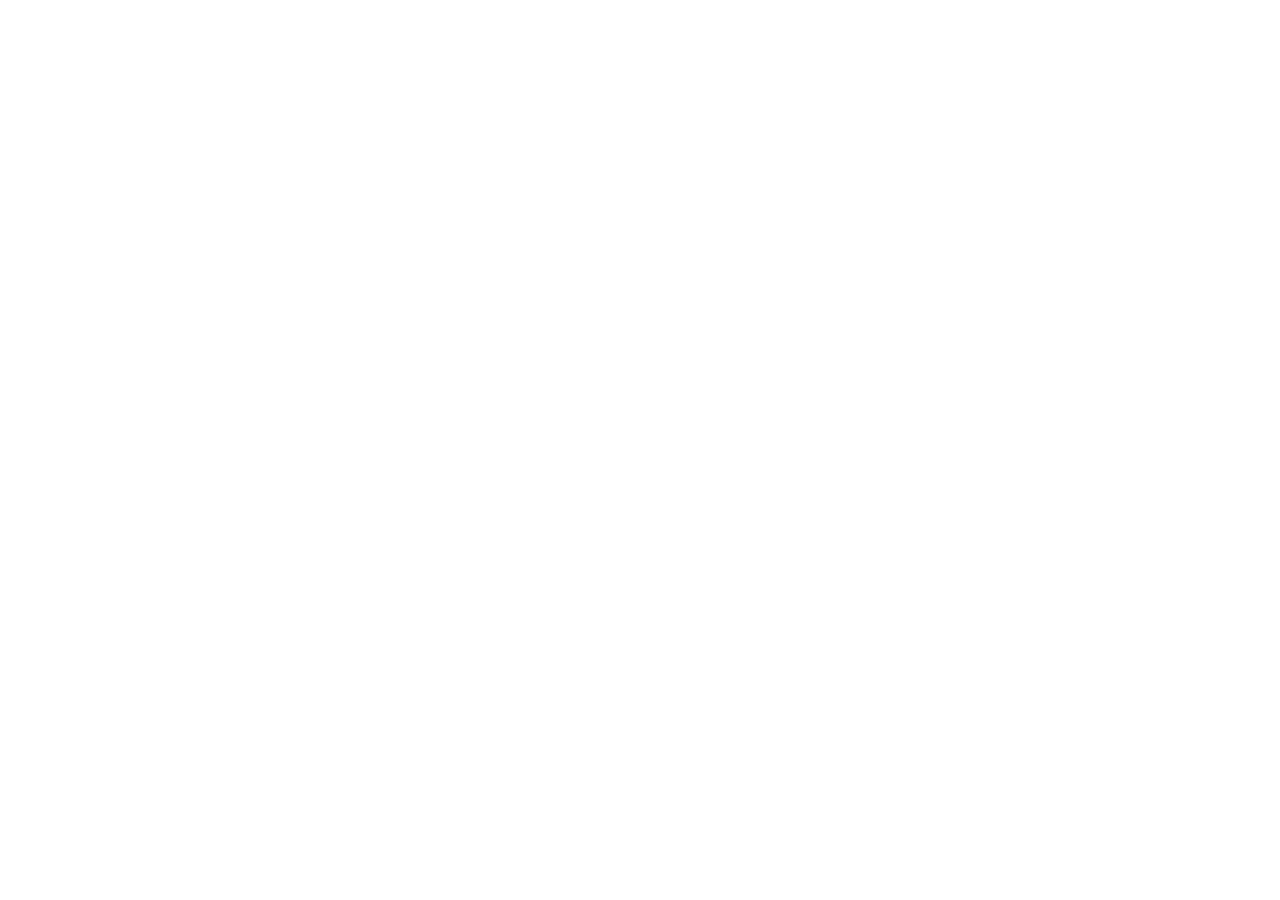
==== commit 328538c1: "feat(seo): set white diamond favicon logo, enforce HTTPS HSTS, and add structured data and sitemap" ====
--- a/index.html
+++ b/index.html
@@ -3,9 +3,20 @@
 <head>
   <meta charset="UTF-8">
   <meta name="viewport" content="width=device-width, initial-scale=1.0">
+  <meta http-equiv="Content-Security-Policy" content="upgrade-insecure-requests">
+  <script>
+    if (location.protocol === 'http:' && location.hostname !== 'localhost' && location.hostname !== '127.0.0.1') {
+      location.replace('https://' + location.host + location.pathname + location.search + location.hash);
+    }
+  </script>
   <meta name="description" content="BELLINI | Alta joyería, anillos de compromiso y aros de matrimonio con diamantes certificados.">
   <link rel="canonical" href="https://bellinifinejewelry.com/">
+  <meta property="og:type" content="website">
+  <meta property="og:site_name" content="BELLINI Fine Jewelry">
+  <meta property="og:title" content="BELLINI | Anillos de Compromiso y Aros de Matrimonio">
+  <meta property="og:description" content="BELLINI | Alta joyería, anillos de compromiso y aros de matrimonio con diamantes certificados.">
   <meta property="og:url" content="https://bellinifinejewelry.com/">
+  <meta property="og:image" content="https://bellinifinejewelry.com/img/logo-bellini-diamond-white.png">
   <title>BELLINI | Anillos de Compromiso y Aros de Matrimonio</title>
   
   <!-- Fonts -->
@@ -16,8 +27,26 @@
   <!-- CSS -->
   <link rel="stylesheet" href="styles.css?v=6.0">
   
-  <!-- Favicon -->
-  <link rel="icon" type="image/png" href="img/logo-bellini-diamond.png?v=3.0">
+  <!-- Favicon (Diamante Blanco) -->
+  <link rel="icon" type="image/png" href="/img/logo-bellini-diamond-white.png">
+  <link rel="shortcut icon" href="/favicon.ico">
+  <link rel="apple-touch-icon" href="/img/logo-bellini-diamond-white.png">
+
+  <!-- Structured Data for Google Search (HTTPS & Organization Logo) -->
+  <script type="application/ld+json">
+  {
+    "@context": "https://schema.org",
+    "@type": "JewelryStore",
+    "name": "BELLINI Fine Jewelry",
+    "legalName": "ATELIER JOYAS MARKETING S.A.",
+    "url": "https://bellinifinejewelry.com/",
+    "logo": "https://bellinifinejewelry.com/img/logo-bellini-diamond-white.png",
+    "image": "https://bellinifinejewelry.com/img/logo-bellini-diamond-white.png",
+    "telephone": "+51922427713",
+    "email": "ateliergemologistti@gmail.com",
+    "priceRange": "S/"
+  }
+  </script>
 </head>
 <body>
 
